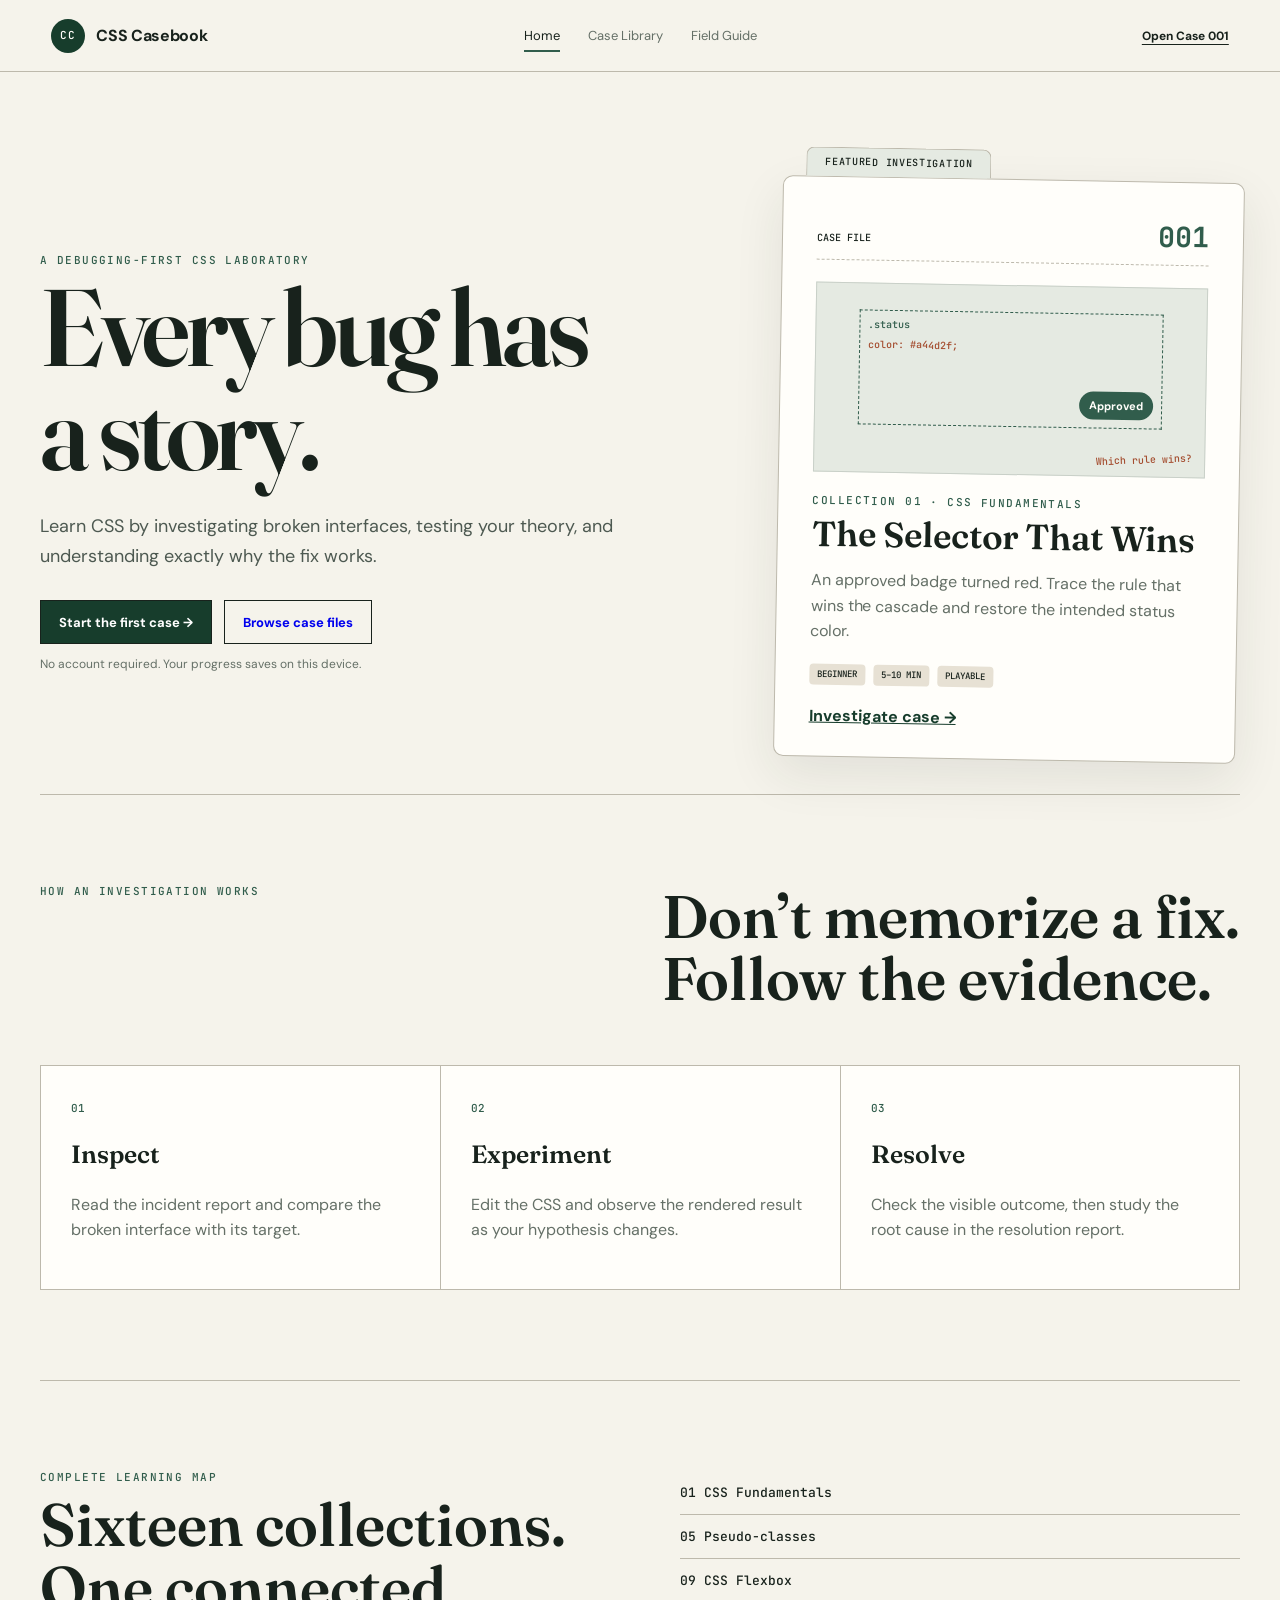
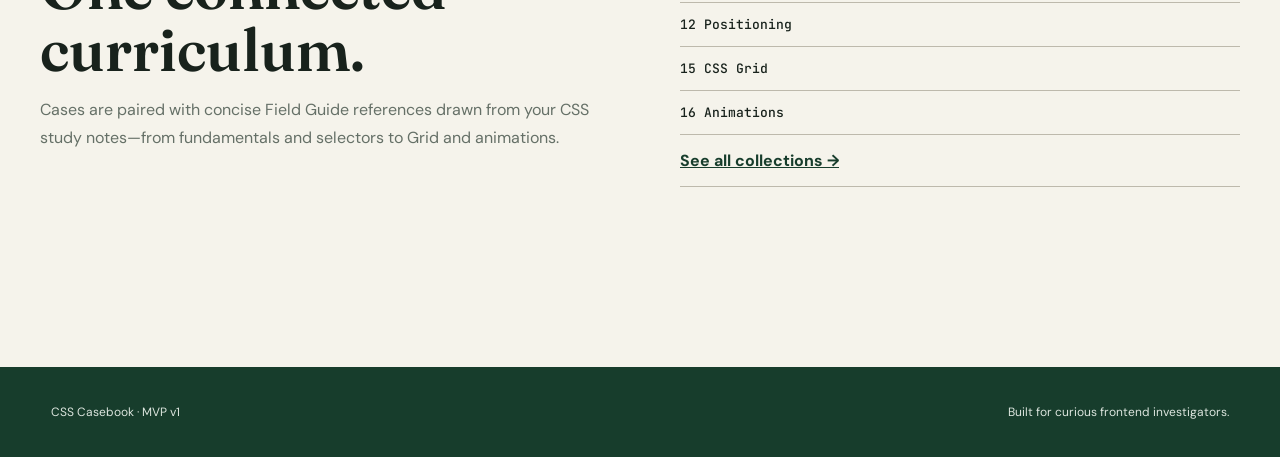
==== index.html @ 15c697d9 "Align homepage featured case artwork" ====
<!doctype html>
<html lang="en">
  <head>
    <meta charset="UTF-8" />
    <meta name="viewport" content="width=device-width, initial-scale=1.0" />
    <meta
      name="description"
      content="Learn CSS by investigating realistic interface bugs."
    />
    <title>CSS Casebook — Learn CSS Through Debugging</title>
    <link rel="preconnect" href="https://fonts.googleapis.com" />
    <link rel="preconnect" href="https://fonts.gstatic.com" crossorigin />
    <link
      href="https://fonts.googleapis.com/css2?family=DM+Sans:wght@400;500;600;700&family=Fraunces:opsz,wght@9..144,500;9..144,600&family=JetBrains+Mono:wght@400;500&display=swap"
      rel="stylesheet"
    />
    <link rel="stylesheet" href="styles.css" />
  </head>
  <body>
    <header class="public-header">
      <a class="brand" href="index.html"
        ><span class="brand-mark">CC</span><span>CSS Casebook</span></a
      >
      <nav aria-label="Primary navigation">
        <a class="is-current" aria-current="page" href="index.html">Home</a
        ><a href="cases.html">Case Library</a
        ><a href="field-guide.html">Field Guide</a>
      </nav>
      <a class="header-cta" href="case.html?id=001">Open Case 001</a>
    </header>

    <main class="public-main">
      <section class="hero">
        <div class="hero-copy">
          <p class="eyebrow">A debugging-first CSS laboratory</p>
          <h1>Every bug has<br />a story.</h1>
          <p class="hero-lead">
            Learn CSS by investigating broken interfaces, testing your theory,
            and understanding exactly why the fix works.
          </p>
          <div class="hero-actions">
            <a class="primary-button button-link" href="case.html?id=001"
              >Start the first case →</a
            ><a class="secondary-button button-link" href="cases.html"
              >Browse case files</a
            >
          </div>
          <p class="no-account">
            No account required. Your progress saves on this device.
          </p>
        </div>
        <article class="featured-file" aria-label="Featured case">
          <div class="file-tab">Featured investigation</div>
          <div class="file-number">Case file <strong>001</strong></div>
          <div class="file-art" aria-hidden="true">
            <div class="mini-container"><span class="mini-selector">.status</span><span class="mini-rule">color: #a44d2f;</span><b class="mini-badge">Approved</b></div>
            <span class="annotation">Which rule wins?</span>
          </div>
          <p class="eyebrow">Collection 01 · CSS Fundamentals</p>
          <h2>The Selector That Wins</h2>
          <p>
            An approved badge turned red. Trace the rule that wins the cascade
            and restore the intended status color.
          </p>
          <div class="file-meta">
            <span>Beginner</span><span>5–10 min</span><span>Playable</span>
          </div>
          <a href="case.html?id=001">Investigate case →</a>
        </article>
      </section>

      <section class="method-section">
        <div class="section-intro">
          <p class="eyebrow">How an investigation works</p>
          <h2>Don’t memorize a fix.<br />Follow the evidence.</h2>
        </div>
        <ol class="method-grid">
          <li>
            <span>01</span>
            <h3>Inspect</h3>
            <p>
              Read the incident report and compare the broken interface with its
              target.
            </p>
          </li>
          <li>
            <span>02</span>
            <h3>Experiment</h3>
            <p>
              Edit the CSS and observe the rendered result as your hypothesis
              changes.
            </p>
          </li>
          <li>
            <span>03</span>
            <h3>Resolve</h3>
            <p>
              Check the visible outcome, then study the root cause in the
              resolution report.
            </p>
          </li>
        </ol>
      </section>

      <section class="curriculum-preview">
        <div>
          <p class="eyebrow">Complete learning map</p>
          <h2>Sixteen collections.<br />One connected curriculum.</h2>
          <p>
            Cases are paired with concise Field Guide references drawn from your
            CSS study notes—from fundamentals and selectors to Grid and
            animations.
          </p>
        </div>
        <div class="collection-stack">
          <span>01 CSS Fundamentals</span><span>05 Pseudo-classes</span
          ><span>09 CSS Flexbox</span><span>12 Positioning</span
          ><span>15 CSS Grid</span><span>16 Animations</span>
          <a href="cases.html">See all collections →</a>
        </div>
      </section>
    </main>
    <footer class="public-footer">
      <span>CSS Casebook · MVP v1</span
      ><span>Built for curious frontend investigators.</span>
    </footer>
  </body>
</html>
---- styles.css ----
:root {
  --ink: #18221c;
  --muted: #657067;
  --paper: #f5f3eb;
  --paper-deep: #e7e1d4;
  --white: #fffefa;
  --green: #315d4c;
  --green-dark: #173d2c;
  --green-pale: #dbe7dc;
  --rust: #a44d2f;
  --line: #bdb9ac;
  --shadow: 0 18px 50px rgba(31, 44, 35, 0.09);
}

* {
  box-sizing: border-box;
}
html {
  scroll-behavior: smooth;
}
body {
  margin: 0;
  color: var(--ink);
  background: var(--paper);
  font-family: "DM Sans", sans-serif;
}
button,
textarea {
  font: inherit;
}
button {
  color: inherit;
}
button:focus-visible,
textarea:focus-visible,
a:focus-visible {
  outline: 3px solid #d59a45;
  outline-offset: 3px;
}

.site-header {
  height: 68px;
  border-bottom: 1px solid var(--line);
  display: grid;
  grid-template-columns: 1fr auto 1fr;
  align-items: center;
  padding: 0 clamp(20px, 4vw, 64px);
  background: rgba(244, 241, 232, 0.94);
  position: sticky;
  top: 0;
  z-index: 10;
  backdrop-filter: blur(10px);
}
.brand {
  display: flex;
  align-items: center;
  gap: 11px;
  color: var(--ink);
  text-decoration: none;
  font-weight: 700;
  letter-spacing: -0.02em;
}
.brand-mark {
  display: grid;
  place-items: center;
  width: 34px;
  height: 34px;
  color: var(--white);
  background: var(--green-dark);
  border-radius: 50%;
  font:
    500 11px/1 "JetBrains Mono",
    monospace;
  letter-spacing: 0.08em;
}
.back-link {
  color: var(--ink);
  font-size: 13px;
  text-underline-offset: 4px;
}
.case-count {
  justify-self: end;
  margin: 0;
  font:
    500 12px/1 "JetBrains Mono",
    monospace;
  text-transform: uppercase;
  letter-spacing: 0.08em;
}
.case-count strong {
  font-weight: 500;
}
.case-count span {
  color: var(--muted);
}

main {
  width: min(1440px, 100%);
  margin: 0 auto;
  padding: 54px clamp(20px, 4vw, 64px) 80px;
}
.case-heading {
  display: flex;
  align-items: end;
  justify-content: space-between;
  gap: 24px;
}
.eyebrow,
.panel-label {
  margin: 0 0 9px;
  color: var(--green);
  font:
    500 11px/1.2 "JetBrains Mono",
    monospace;
  letter-spacing: 0.13em;
  text-transform: uppercase;
}
h1 {
  margin: 0;
  font:
    600 clamp(42px, 5vw, 72px)/0.95 "Fraunces",
    serif;
  letter-spacing: -0.04em;
}
.case-tags {
  display: flex;
  flex-wrap: wrap;
  justify-content: end;
  gap: 8px;
}
.case-tags span {
  padding: 8px 12px;
  border: 1px solid var(--line);
  border-radius: 100px;
  font:
    500 11px/1 "JetBrains Mono",
    monospace;
  text-transform: uppercase;
  letter-spacing: 0.07em;
  background: rgba(255, 255, 255, 0.3);
}
.objective-strip {
  margin: 38px 0 24px;
  min-height: 64px;
  display: flex;
  align-items: center;
  gap: 20px;
  padding: 14px 20px;
  color: var(--white);
  background: var(--green-dark);
}
.objective-strip span {
  flex: 0 0 auto;
  color: #bdd1c2;
  font:
    500 10px/1 "JetBrains Mono",
    monospace;
  letter-spacing: 0.13em;
  text-transform: uppercase;
}
.objective-strip p {
  margin: 0;
  font-size: 14px;
  line-height: 1.45;
}

.workspace {
  display: grid;
  grid-template-columns: minmax(250px, 29%) 1fr;
  gap: 24px;
  align-items: stretch;
}
.case-notes,
.editor-card,
.preview-card {
  border: 1px solid var(--line);
  background: var(--white);
  box-shadow: var(--shadow);
}
.case-notes {
  background-image: repeating-linear-gradient(
    0deg,
    transparent,
    transparent 28px,
    rgba(40, 58, 45, 0.045) 29px
  );
}
.paper-section {
  padding: 28px;
}
.paper-section + .paper-section {
  border-top: 1px dashed var(--line);
}
.section-kicker {
  display: flex;
  align-items: center;
  gap: 9px;
  margin: 0 0 17px;
  color: var(--green);
  font:
    500 10px/1.2 "JetBrains Mono",
    monospace;
  letter-spacing: 0.1em;
  text-transform: uppercase;
}
.section-kicker span {
  display: grid;
  place-items: center;
  width: 23px;
  height: 23px;
  color: var(--white);
  background: var(--green);
  border-radius: 50%;
}
.paper-section h2 {
  margin: 0 0 15px;
  font:
    600 27px/1.05 "Fraunces",
    serif;
}
.paper-section > p {
  color: #4f5951;
  font-size: 14px;
  line-height: 1.65;
}
.evidence-list {
  margin: 28px 0 0;
}
.evidence-list div {
  display: grid;
  grid-template-columns: 78px 1fr;
  gap: 10px;
  padding: 10px 0;
  border-top: 1px solid #ddd8cc;
}
.evidence-list dt {
  color: var(--muted);
  font:
    500 10px/1.5 "JetBrains Mono",
    monospace;
  text-transform: uppercase;
  letter-spacing: 0.06em;
}
.evidence-list dd {
  margin: 0;
  font-size: 13px;
}
.text-button {
  padding: 0 0 4px;
  border: 0;
  border-bottom: 1px solid currentColor;
  background: none;
  font-weight: 700;
  font-size: 13px;
  cursor: pointer;
}
.text-button:hover {
  color: var(--green);
}
.hints {
  margin-top: 18px;
}
.hint {
  border-left: 3px solid var(--green);
  padding: 2px 0 2px 13px;
  margin: 0 0 17px;
}
.hint strong {
  display: block;
  margin-bottom: 5px;
  color: var(--green);
  font:
    500 10px/1.2 "JetBrains Mono",
    monospace;
  text-transform: uppercase;
  letter-spacing: 0.08em;
}
.hint p {
  margin: 0;
  font-size: 13px;
  line-height: 1.5;
}
.hide-hints {
  margin-top: 5px;
  color: var(--muted);
  font-weight: 500;
}

.workbench {
  display: grid;
  grid-template-columns: minmax(330px, 0.82fr) minmax(390px, 1.18fr);
  min-width: 0;
}
.editor-card {
  border-right: 0;
  background: #1c2620;
  color: #edf0ea;
}
.preview-card {
  min-width: 0;
}
.panel-header {
  min-height: 82px;
  display: flex;
  align-items: center;
  justify-content: space-between;
  gap: 14px;
  padding: 18px 22px;
  border-bottom: 1px solid var(--line);
}
.editor-card .panel-header {
  border-color: #48534c;
}
.panel-header h2 {
  margin: 0;
  font:
    600 16px/1.2 "DM Sans",
    sans-serif;
}
.panel-label {
  margin-bottom: 6px;
  color: #8ea397;
}
.draft-status {
  color: #aab6ad;
  font:
    400 10px/1 "JetBrains Mono",
    monospace;
  text-transform: uppercase;
}
.code-shell {
  display: grid;
  grid-template-columns: 42px 1fr;
  min-height: 318px;
}
.line-numbers {
  padding: 24px 12px;
  color: #65736a;
  border-right: 1px solid #3e4942;
  text-align: right;
  font:
    400 14px/1.72 "JetBrains Mono",
    monospace;
  user-select: none;
}
#css-editor {
  width: 100%;
  min-height: 318px;
  resize: vertical;
  padding: 24px 20px;
  border: 0;
  color: #e2e9e3;
  background: transparent;
  font:
    400 14px/1.72 "JetBrains Mono",
    monospace;
  tab-size: 2;
}
#css-editor:focus {
  outline: 0;
  box-shadow: inset 0 0 0 2px #d59a45;
}
.syntax-message {
  min-height: 42px;
  margin: 0;
  padding: 12px 20px;
  border-top: 1px solid #3e4942;
  color: #e6b793;
  font:
    12px/1.4 "JetBrains Mono",
    monospace;
}

.preview-header {
  flex-wrap: wrap;
}
.view-switcher {
  display: flex;
  padding: 3px;
  background: var(--paper-deep);
  border-radius: 3px;
}
.view-switcher button {
  padding: 7px 9px;
  border: 0;
  background: transparent;
  font:
    500 10px/1 "JetBrains Mono",
    monospace;
  text-transform: uppercase;
  cursor: pointer;
}
.view-switcher button.is-active {
  color: white;
  background: var(--green);
}
.preview-wrap {
  padding: 22px;
}
.preview-caption {
  margin: 0 0 12px;
  color: var(--muted);
  font:
    500 10px/1 "JetBrains Mono",
    monospace;
  letter-spacing: 0.05em;
  text-transform: uppercase;
}
.preview-stage {
  min-height: 290px;
  display: grid;
  place-items: center;
  padding: 28px;
  overflow: auto;
  border: 1px solid #cfcabe;
  background-color: #ebe7dc;
  background-image:
    linear-gradient(rgba(49, 91, 71, 0.055) 1px, transparent 1px),
    linear-gradient(90deg, rgba(49, 91, 71, 0.055) 1px, transparent 1px);
  background-size: 20px 20px;
}
.iframe-preview-stage {
  display: block;
  padding: 0;
  overflow: hidden;
}
#case-preview {
  display: block;
  width: 100%;
  min-height: 340px;
  border: 0;
  background: #ebe7dc;
}
.demo-container {
  width: min(100%, 510px);
  min-height: 180px;
  border: 1px dashed #738078;
  background: rgba(255, 253, 247, 0.8);
}
.demo-card {
  width: 112px;
  min-height: 92px;
  padding: 13px;
  border: 1px solid #5c6d62;
  background: #fdfbf4;
  box-shadow: 3px 3px 0 rgba(49, 91, 71, 0.14);
}
.demo-card span {
  color: var(--rust);
  font:
    500 9px/1 "JetBrains Mono",
    monospace;
}
.demo-card strong,
.demo-card small {
  display: block;
}
.demo-card strong {
  margin: 15px 0 4px;
  font:
    600 18px/1 "Fraunces",
    serif;
}
.demo-card small {
  color: var(--muted);
  font-size: 10px;
}
.navigation-preview-stage {
  min-height: 290px;
}
.nav-demo-container {
  width: min(100%, 570px);
  min-height: 96px;
  align-items: center;
  padding: 20px;
  border: 1px dashed #738078;
  background: rgba(255, 253, 247, 0.86);
}
.demo-nav-link {
  flex: 0 0 auto;
  padding: 10px 12px;
  color: var(--green-dark);
  border-bottom: 2px solid transparent;
  font-size: 12px;
  font-weight: 700;
  text-decoration: none;
  white-space: nowrap;
}
.demo-nav-link:hover {
  border-bottom-color: var(--green);
}

.action-bar {
  display: grid;
  grid-template-columns: auto 1fr auto;
  gap: 20px;
  align-items: center;
  margin-top: 22px;
  padding: 16px 18px;
  border: 1px solid var(--line);
  background: var(--white);
  box-shadow: var(--shadow);
}
.primary-button,
.secondary-button,
.danger-button {
  min-height: 44px;
  padding: 0 18px;
  border: 1px solid var(--ink);
  font-weight: 700;
  font-size: 13px;
  cursor: pointer;
}
.primary-button {
  color: white;
  background: var(--green-dark);
}
.primary-button:not(:disabled):hover {
  background: var(--green);
}
.secondary-button {
  background: transparent;
}
.secondary-button:hover {
  background: var(--paper-deep);
}
.danger-button {
  color: white;
  border-color: var(--rust);
  background: var(--rust);
}
button:disabled {
  opacity: 0.5;
  cursor: not-allowed;
}
.validation-message {
  display: flex;
  gap: 12px;
  align-items: center;
  justify-content: center;
}
.validation-message p {
  margin: 0;
  font-size: 13px;
  line-height: 1.4;
}
.validation-message strong {
  display: block;
}
.status-mark {
  flex: 0 0 auto;
  display: grid;
  place-items: center;
  width: 29px;
  height: 29px;
  border: 1px solid var(--line);
  border-radius: 50%;
  font:
    500 12px/1 "JetBrains Mono",
    monospace;
}
.validation-message.is-error .status-mark {
  color: white;
  border-color: var(--rust);
  background: var(--rust);
}
.validation-message.is-success .status-mark {
  color: white;
  border-color: var(--green);
  background: var(--green);
}

.resolution {
  margin-top: 36px;
  border: 1px solid var(--line);
  background: var(--white);
  box-shadow: var(--shadow);
}
.resolution-header {
  padding: 34px;
  color: white;
  background: var(--green-dark);
}
.resolution-header p {
  margin: 0 0 7px;
  color: #bad0c0;
  font:
    500 11px/1 "JetBrains Mono",
    monospace;
  text-transform: uppercase;
  letter-spacing: 0.1em;
}
.resolution-header h2 {
  margin: 0;
  font:
    600 40px/1 "Fraunces",
    serif;
}
.resolution-grid {
  display: grid;
  grid-template-columns: 1fr 1fr;
}
.resolution-grid > div {
  padding: 30px 34px;
}
.resolution-grid > div + div {
  border-left: 1px solid var(--line);
}
.resolution-grid p:last-child {
  margin: 0;
  line-height: 1.65;
}
code,
pre {
  font-family: "JetBrains Mono", monospace;
}
.solution-compare {
  display: grid;
  grid-template-columns: 1fr 1fr;
  border-top: 1px solid var(--line);
  border-bottom: 1px solid var(--line);
}
.solution-compare > div {
  min-width: 0;
  padding: 28px 34px;
}
.solution-compare > div + div {
  border-left: 1px solid var(--line);
}
.solution-compare h3 {
  margin: 0 0 14px;
  font-size: 13px;
}
.solution-compare pre {
  min-height: 150px;
  margin: 0;
  padding: 18px;
  overflow: auto;
  color: #ecf1ed;
  background: #1c2620;
  font-size: 12px;
  line-height: 1.6;
  white-space: pre-wrap;
}
.concept-check {
  padding: 30px 34px;
}
.concept-check h3 {
  font:
    600 22px/1.25 "Fraunces",
    serif;
}
.choice-row {
  display: flex;
  gap: 10px;
}
.choice-row button {
  min-width: 120px;
  padding: 10px 16px;
  border: 1px solid var(--line);
  background: var(--paper);
  cursor: pointer;
}
#concept-feedback {
  min-height: 20px;
  margin-bottom: 0;
  font-size: 13px;
}
.resolution-actions {
  display: flex;
  justify-content: space-between;
  padding: 22px 34px;
  border-top: 1px solid var(--line);
}
.resolution-next-actions {
  display: flex;
  gap: 10px;
  justify-content: flex-end;
}

.mobile-tabs {
  display: none;
}
dialog {
  width: min(460px, calc(100% - 32px));
  padding: 0;
  border: 1px solid var(--line);
  color: var(--ink);
  background: var(--white);
  box-shadow: 0 25px 80px rgba(0, 0, 0, 0.25);
}
dialog::backdrop {
  background: rgba(13, 25, 18, 0.62);
  backdrop-filter: blur(2px);
}
dialog form {
  padding: 30px;
}
dialog h2 {
  margin: 0 0 12px;
  font:
    600 30px/1 "Fraunces",
    serif;
}
.case-error {
  width: min(680px, calc(100% - 40px));
  margin: 90px auto;
  padding: 44px;
  border: 1px solid var(--line);
  border-radius: 10px;
  background: var(--white);
  text-align: center;
}
.case-error h1 {
  margin-bottom: 18px;
  font-size: clamp(40px, 6vw, 64px);
}
.case-error p:not(.eyebrow) {
  margin-bottom: 24px;
  color: var(--muted);
}

/* Public product shell */
.public-header {
  min-height: 72px;
  display: grid;
  grid-template-columns: 1fr auto 1fr;
  align-items: center;
  gap: 24px;
  padding: 12px clamp(20px, 4vw, 64px);
  border-bottom: 1px solid var(--line);
  background: rgba(245, 243, 235, 0.94);
  position: sticky;
  top: 0;
  z-index: 20;
  backdrop-filter: blur(10px);
}
.public-header nav {
  display: flex;
  gap: 28px;
}
.public-header nav a {
  padding: 8px 0;
  color: var(--muted);
  text-decoration: none;
  font-size: 13px;
}
.public-header nav a:hover,
.public-header nav a.is-current {
  color: var(--ink);
  box-shadow: inset 0 -2px var(--green);
}
.header-cta {
  justify-self: end;
  color: var(--ink);
  font-size: 12px;
  font-weight: 700;
  text-underline-offset: 4px;
}
.public-main {
  width: min(1200px, calc(100% - 40px));
  margin: 0 auto;
  padding: 72px 0 90px;
}
.button-link {
  display: inline-flex;
  align-items: center;
  justify-content: center;
  text-decoration: none;
}
.hero {
  min-height: 650px;
  display: grid;
  grid-template-columns: 1.1fr 0.8fr;
  gap: clamp(48px, 8vw, 110px);
  align-items: center;
}
.hero h1 {
  font-size: clamp(64px, 8.5vw, 116px);
}
.hero-lead {
  max-width: 610px;
  margin: 28px 0;
  color: #4d5951;
  font-size: 18px;
  line-height: 1.7;
}
.hero-actions {
  display: flex;
  gap: 12px;
  flex-wrap: wrap;
}
.no-account {
  color: var(--muted);
  font-size: 12px;
}
.featured-file {
  position: relative;
  padding: 40px 34px 30px;
  border: 1px solid var(--line);
  border-radius: 10px;
  background: var(--white);
  box-shadow: var(--shadow);
  transform: rotate(1deg);
}
.file-tab {
  position: absolute;
  top: -30px;
  left: 22px;
  padding: 9px 18px;
  border: 1px solid var(--line);
  border-bottom: 0;
  border-radius: 8px 8px 0 0;
  background: #e5eae2;
  font:
    500 10px/1 "JetBrains Mono",
    monospace;
  text-transform: uppercase;
  letter-spacing: 0.07em;
}
.file-number {
  display: flex;
  justify-content: space-between;
  align-items: baseline;
  border-bottom: 1px dashed var(--line);
  padding-bottom: 14px;
  font:
    500 10px/1 "JetBrains Mono",
    monospace;
  text-transform: uppercase;
}
.file-number strong {
  font-size: 28px;
  color: var(--green);
}
.file-art {
  position: relative;
  min-height: 190px;
  display: grid;
  place-items: start center;
  margin: 22px 0;
  padding: 26px;
  background: #e5eae2;
  border: 1px solid #c9d0c8;
}
.mini-container {
  position: relative;
  width: 90%;
  height: 115px;
  display: flex;
  flex-direction: column;
  justify-content: center;
  align-items: flex-start;
  gap: 8px;
  padding: 8px;
  border: 1px dashed var(--green);
}
.mini-container i {
  display: none;
}
.mini-selector,
.mini-rule {
  font: 500 10px/1.2 "JetBrains Mono", monospace;
}
.mini-selector { color: var(--green); }
.mini-rule { color: var(--rust); }
.mini-badge {
  align-self: flex-end;
  margin-top: auto;
  padding: 7px 10px;
  border-radius: 999px;
  background: var(--green);
  color: var(--white);
  font-size: 11px;
}
.annotation {
  position: absolute;
  right: 12px;
  bottom: 10px;
  color: var(--rust);
  font:
    500 10px/1.2 "JetBrains Mono",
    monospace;
  transform: rotate(-3deg);
}
.featured-file h2 {
  margin: 7px 0 10px;
  font:
    600 35px/1 "Fraunces",
    serif;
}
.featured-file > p:not(.eyebrow) {
  color: var(--muted);
  line-height: 1.6;
}
.file-meta {
  display: flex;
  gap: 8px;
  margin: 20px 0;
}
.file-meta span {
  padding: 6px 8px;
  border-radius: 4px;
  background: var(--paper-deep);
  font:
    500 9px/1 "JetBrains Mono",
    monospace;
  text-transform: uppercase;
}
.featured-file > a {
  color: var(--green-dark);
  font-weight: 700;
}
.method-section {
  padding: 90px 0;
  border-top: 1px solid var(--line);
}
.section-intro {
  display: flex;
  justify-content: space-between;
  gap: 40px;
  align-items: start;
}
.section-intro h2,
.curriculum-preview h2 {
  margin: 0;
  font:
    600 clamp(36px, 5vw, 60px)/1.04 "Fraunces",
    serif;
}
.method-grid {
  list-style: none;
  display: grid;
  grid-template-columns: repeat(3, 1fr);
  gap: 0;
  margin: 55px 0 0;
  padding: 0;
  border: 1px solid var(--line);
  background: var(--white);
}
.method-grid li {
  padding: 30px;
}
.method-grid li + li {
  border-left: 1px solid var(--line);
}
.method-grid li > span {
  color: var(--green);
  font:
    500 11px/1 "JetBrains Mono",
    monospace;
}
.method-grid h3 {
  font:
    600 25px/1 "Fraunces",
    serif;
}
.method-grid p {
  color: var(--muted);
  line-height: 1.6;
}
.curriculum-preview {
  display: grid;
  grid-template-columns: 1fr 1fr;
  gap: 80px;
  padding: 90px 0;
  border-top: 1px solid var(--line);
}
.curriculum-preview > div > p:last-child {
  color: var(--muted);
  line-height: 1.7;
}
.collection-stack {
  display: grid;
}
.collection-stack span,
.collection-stack a {
  padding: 15px 0;
  border-bottom: 1px solid var(--line);
}
.collection-stack span {
  font:
    500 13px/1 "JetBrains Mono",
    monospace;
}
.collection-stack a {
  color: var(--green-dark);
  font-weight: 700;
}
.public-footer {
  min-height: 90px;
  display: flex;
  align-items: center;
  justify-content: space-between;
  gap: 20px;
  padding: 20px clamp(20px, 4vw, 64px);
  color: #dce5de;
  background: var(--green-dark);
  font-size: 12px;
}
.public-footer a {
  color: white;
}

/* Case library */
.page-heading {
  max-width: 760px;
  margin-bottom: 48px;
}
.page-heading > p:last-child {
  max-width: 650px;
  color: var(--muted);
  font-size: 17px;
  line-height: 1.7;
}
.library-tools {
  display: flex;
  align-items: end;
  justify-content: space-between;
  gap: 24px;
  margin-bottom: 24px;
  padding: 18px 0;
  border-top: 1px solid var(--line);
  border-bottom: 1px solid var(--line);
}
.library-tools label {
  display: grid;
  gap: 7px;
  font-size: 11px;
  font-weight: 700;
  text-transform: uppercase;
  letter-spacing: 0.05em;
}
.library-tools select,
.guide-index input {
  min-height: 42px;
  padding: 0 12px;
  border: 1px solid var(--line);
  border-radius: 6px;
  background: var(--white);
}
.library-tools p {
  margin: 0;
  color: var(--muted);
  font-size: 12px;
}
.case-library-grid {
  display: grid;
  grid-template-columns: repeat(3, 1fr);
  gap: 18px;
}
.collection-card {
  min-height: 330px;
  padding: 24px;
  border: 1px solid var(--line);
  border-radius: 9px;
  background: rgba(255, 254, 250, 0.65);
}
.collection-card.is-available {
  border-color: var(--green);
  background: var(--white);
  box-shadow: var(--shadow);
}
.collection-card header {
  display: flex;
  align-items: center;
  justify-content: space-between;
}
.collection-card header span {
  color: var(--green);
  font:
    500 24px/1 "JetBrains Mono",
    monospace;
}
.collection-card small {
  color: var(--muted);
  font:
    500 9px/1 "JetBrains Mono",
    monospace;
  text-transform: uppercase;
}
.collection-card h2 {
  min-height: 50px;
  margin: 20px 0 8px;
  font:
    600 23px/1.08 "Fraunces",
    serif;
}
.collection-card > p {
  min-height: 62px;
  color: var(--muted);
  font-size: 13px;
  line-height: 1.5;
}
.collection-card ul {
  margin: 20px 0;
  padding: 0;
  list-style: none;
  border-top: 1px solid var(--line);
}
.collection-card li {
  display: flex;
  justify-content: space-between;
  gap: 12px;
  padding: 10px 0;
  border-bottom: 1px solid var(--line);
  font-size: 12px;
}
.collection-card li a,
.collection-link {
  color: var(--green-dark);
  font-weight: 700;
}

/* Field guide */
.guide-layout {
  display: grid;
  grid-template-columns: 260px minmax(0, 760px);
  gap: 80px;
  align-items: start;
}
.guide-index {
  position: sticky;
  top: 105px;
}
.guide-index label {
  display: block;
  margin-bottom: 6px;
  font-size: 11px;
  font-weight: 700;
}
.guide-index input {
  width: 100%;
  margin-bottom: 18px;
}
#guide-nav {
  max-height: calc(100vh - 220px);
  overflow: auto;
  border-top: 1px solid var(--line);
}
#guide-nav > * {
  display: grid;
  grid-template-columns: 28px 1fr auto;
  align-items: center;
  gap: 7px;
  padding: 11px 4px;
  border-bottom: 1px solid var(--line);
  color: var(--muted);
  text-decoration: none;
  font-size: 11px;
}
#guide-nav .is-current {
  color: var(--green-dark);
  font-weight: 700;
}
#guide-nav small {
  font-size: 8px;
  text-transform: uppercase;
}
.guide-nav-item.is-disabled {
  opacity: 0.65;
}
.guide-article h1 {
  font-size: clamp(48px, 7vw, 78px);
}
.guide-deck {
  color: var(--muted);
  font-size: 19px;
  line-height: 1.7;
}
.chapter-brief {
  display: grid;
  grid-template-columns: 1.2fr 0.8fr;
  gap: 0;
  margin-top: 32px;
  border: 1px solid var(--line);
  border-radius: 8px;
  background: var(--white);
}
.chapter-brief > div {
  padding: 22px;
}
.chapter-brief > div + div {
  border-left: 1px solid var(--line);
}
.chapter-brief ul {
  margin: 0;
  padding-left: 20px;
  line-height: 1.8;
}
.chapter-brief p:not(.lesson-number) {
  margin: 0 0 12px;
  color: var(--muted);
  font-size: 13px;
  line-height: 1.6;
}
.lesson-jump {
  display: flex;
  flex-wrap: wrap;
  gap: 8px;
  margin: 32px 0 8px;
}
.lesson-jump a {
  padding: 8px 10px;
  border: 1px solid var(--line);
  border-radius: 6px;
  color: var(--green-dark);
  background: var(--white);
  text-decoration: none;
  font:
    500 10px/1 "JetBrains Mono",
    monospace;
}
.lesson-jump a:hover {
  border-color: var(--green);
  background: var(--green-pale);
}
.guide-article section {
  margin-top: 54px;
  padding-top: 34px;
  border-top: 1px solid var(--line);
}
.lesson-number {
  margin: 0 0 6px;
  color: var(--green);
  font:
    500 10px/1 "JetBrains Mono",
    monospace;
  text-transform: uppercase;
  letter-spacing: 0.1em;
}
.guide-article section h2,
.guide-case-link h2 {
  font:
    600 32px/1.1 "Fraunces",
    serif;
}
.guide-article section > p {
  line-height: 1.7;
}
.axis-demo {
  position: relative;
  height: 260px;
  display: grid;
  place-items: center;
  margin-top: 26px;
  border: 1px solid var(--line);
  background: var(--white);
}
.axis-cards {
  display: flex;
  gap: 10px;
}
.axis-cards i {
  display: grid;
  place-items: center;
  width: 80px;
  height: 74px;
  border: 1px solid var(--green);
  background: var(--green-pale);
  font-style: normal;
}
.axis-line {
  position: absolute;
  color: var(--rust);
  font:
    500 11px/1.4 "JetBrains Mono",
    monospace;
}
.main-axis {
  top: 55px;
  left: 50%;
  transform: translateX(-50%);
}
.cross-axis {
  left: 60px;
  top: 45%;
}
.rule-pair {
  display: grid;
  grid-template-columns: 1fr 1fr;
  gap: 14px;
}
.rule-pair > div {
  padding: 22px;
  border: 1px solid var(--line);
  border-radius: 8px;
  background: var(--white);
}
.rule-pair strong {
  display: block;
  margin: 20px 0 5px;
  font:
    600 22px/1 "Fraunces",
    serif;
}
.rule-pair p {
  color: var(--muted);
  font-size: 13px;
  line-height: 1.5;
}
.value-strip {
  display: flex;
  flex-wrap: wrap;
  gap: 8px;
  margin-top: 22px;
}
.value-strip span {
  padding: 10px 12px;
  border: 1px solid var(--line);
  border-radius: 6px;
  background: var(--white);
  font:
    500 11px/1.2 "JetBrains Mono",
    monospace;
}
.mini-wrap-demo {
  width: min(360px, 100%);
  display: flex;
  flex-wrap: wrap;
  gap: 8px;
  margin-top: 22px;
  padding: 18px;
  border: 1px dashed var(--green);
  background: var(--white);
}
.mini-wrap-demo i {
  display: grid;
  place-items: center;
  flex: 0 0 90px;
  height: 54px;
  background: var(--green-pale);
  font-style: normal;
}
.memory-note {
  padding-left: 16px;
  border-left: 3px solid var(--green);
}
.lesson-practice {
  display: grid;
  grid-template-columns: repeat(3, minmax(0, 1fr));
  gap: 12px;
  margin: 24px 0;
}
.lesson-practice > div {
  padding: 16px;
  border: 1px solid var(--line);
  background: var(--cream);
}
.lesson-practice strong {
  display: block;
  margin-bottom: 8px;
  color: var(--rust);
  font: 700 10px/1.2 var(--mono);
  letter-spacing: .1em;
  text-transform: uppercase;
}
.lesson-practice p {
  margin: 0;
  color: var(--ink-soft);
  font-size: 14px;
  line-height: 1.55;
}
@media (max-width: 700px) {
  .lesson-practice {
    grid-template-columns: 1fr;
  }
}
.guide-article pre {
  padding: 24px;
  overflow: auto;
  border-radius: 8px;
  color: #eef3ee;
  background: #1c2620;
  line-height: 1.7;
}
.direction-table {
  border: 1px solid var(--line);
  background: var(--white);
}
.direction-table > div {
  display: grid;
  grid-template-columns: 1fr 1fr 1.4fr;
  gap: 14px;
  padding: 14px 18px;
}
.direction-table > div + div {
  border-top: 1px solid var(--line);
}
.direction-table > div:first-child {
  background: var(--green-pale);
  font-size: 11px;
}
.guide-case-link {
  display: flex;
  justify-content: space-between;
  align-items: center;
  gap: 30px;
  margin-top: 70px;
  padding: 30px;
  border: 1px solid var(--green);
  border-radius: 10px;
  background: var(--white);
}
.guide-case-link p {
  color: var(--muted);
}
.chapter-review fieldset {
  margin: 16px 0;
  padding: 22px;
  border: 1px solid var(--line);
  border-radius: 8px;
  background: var(--white);
}
.chapter-review fieldset.is-correct {
  border-color: var(--green);
}
.chapter-review fieldset.is-incorrect {
  border-color: var(--rust);
}
.chapter-review legend {
  padding: 0 8px;
  font-weight: 700;
  line-height: 1.5;
}
.chapter-review legend span {
  margin-right: 7px;
  color: var(--green);
  font:
    500 10px/1 "JetBrains Mono",
    monospace;
}
.chapter-review fieldset label {
  display: block;
  margin: 10px 0;
  padding: 8px 10px;
  border-radius: 5px;
  cursor: pointer;
}
.chapter-review fieldset label:hover {
  background: var(--paper);
}
.chapter-review input {
  margin-right: 8px;
  accent-color: var(--green);
}
.answer-explanation {
  margin: 14px 0 0;
  padding: 12px 14px;
  border-left: 3px solid var(--green);
  background: var(--paper);
  font-size: 13px;
  line-height: 1.55;
}
.is-incorrect .answer-explanation {
  border-left-color: var(--rust);
}
.review-actions {
  display: flex;
  gap: 10px;
  margin-top: 22px;
}
.review-status {
  min-height: 24px;
  margin-top: 14px;
  color: var(--muted);
  font-size: 13px;
}
.chapter-summary {
  display: grid;
  grid-template-columns: 150px 1fr;
  gap: 28px;
  padding: 30px !important;
  border: 1px solid var(--green) !important;
  border-radius: 10px;
  background: var(--white);
}
.summary-stamp {
  align-self: start;
  padding: 14px 10px;
  border: 2px solid var(--rust);
  border-radius: 50%;
  color: var(--rust);
  font:
    500 11px/1.2 "JetBrains Mono",
    monospace;
  text-align: center;
  text-transform: uppercase;
  transform: rotate(-4deg);
}
.summary-stamp.is-complete {
  border-color: var(--green);
  color: var(--green);
}
.chapter-summary h2 {
  margin-top: 6px;
}
.chapter-summary ul {
  padding: 0;
  list-style: none;
  line-height: 2;
}
.next-chapter {
  padding-top: 16px;
  border-top: 1px solid var(--line);
  color: var(--muted);
  font-size: 13px;
}
.control-room {
  scroll-margin-top: 100px;
}
.lab-layout {
  display: grid;
  grid-template-columns: 210px 1fr;
  gap: 16px;
  margin-top: 28px;
}
.lab-controls {
  display: grid;
  gap: 14px;
  align-content: start;
  padding: 18px;
  border: 1px solid var(--line);
  border-radius: 8px;
  background: var(--white);
}
.lab-controls label {
  display: grid;
  gap: 6px;
  font-size: 11px;
  font-weight: 700;
}
.lab-controls select {
  width: 100%;
  min-height: 40px;
  padding: 0 8px;
  border: 1px solid var(--line);
  border-radius: 5px;
  background: var(--paper);
}
.lab-output {
  min-width: 0;
}
.lab-preview {
  position: relative;
  min-height: 340px;
  max-height: 340px;
  display: flex;
  gap: 10px;
  padding: 55px;
  overflow: auto;
  border: 1px solid var(--line);
  border-radius: 8px;
  background-color: var(--white);
  background-image:
    linear-gradient(rgba(49, 93, 76, 0.06) 1px, transparent 1px),
    linear-gradient(90deg, rgba(49, 93, 76, 0.06) 1px, transparent 1px);
  background-size: 20px 20px;
}
.lab-item {
  flex: 0 0 62px;
  min-width: 62px;
  min-height: 62px;
  display: grid;
  place-items: center;
  border: 1px solid var(--green);
  border-radius: 5px;
  background: var(--green-pale);
  font:
    500 13px/1 "JetBrains Mono",
    monospace;
}
.lab-axis {
  position: absolute;
  z-index: 2;
  color: var(--rust);
  font:
    500 9px/1 "JetBrains Mono",
    monospace;
  pointer-events: none;
}
.lab-main-axis {
  top: 20px;
  left: 50%;
  transform: translateX(-50%);
}
.lab-cross-axis {
  top: 50%;
  left: 9px;
  transform: translateY(-50%);
  writing-mode: vertical-rl;
}
.lab-main-axis.is-vertical {
  top: 50%;
  left: 15px;
  transform: translateY(-50%);
  writing-mode: vertical-rl;
}
.lab-cross-axis.is-horizontal {
  top: 20px;
  left: 50%;
  transform: translateX(-50%);
  writing-mode: horizontal-tb;
}
.lab-explanation {
  min-height: 38px;
  margin: 12px 0;
  color: var(--muted);
  font-size: 12px;
  line-height: 1.5;
}
.lab-output pre {
  margin: 0;
  font-size: 12px;
}

@media (max-width: 900px) {
  .public-header {
    grid-template-columns: 1fr auto;
  }
  .public-header nav {
    grid-column: 1 / -1;
    grid-row: 2;
    justify-content: center;
    order: 3;
  }
  .header-cta {
    grid-column: 2;
    grid-row: 1;
  }
  .hero {
    grid-template-columns: 1fr;
    padding-top: 40px;
  }
  .featured-file {
    max-width: 580px;
  }
  .case-library-grid {
    grid-template-columns: repeat(2, 1fr);
  }
  .guide-layout {
    grid-template-columns: 210px minmax(0, 1fr);
    gap: 40px;
  }
}

@media (max-width: 650px) {
  .public-main {
    width: min(100% - 32px, 1200px);
    padding-top: 48px;
  }
  .public-header {
    gap: 12px;
    padding: 10px 16px;
  }
  .public-header .header-cta {
    font-size: 0;
  }
  .public-header .header-cta::after {
    content: "Start";
    font-size: 12px;
  }
  .public-header nav {
    gap: 20px;
    overflow-x: auto;
    justify-content: start;
  }
  .hero {
    min-height: auto;
    gap: 80px;
  }
  .hero h1 {
    font-size: 60px;
  }
  .section-intro,
  .library-tools,
  .guide-case-link {
    display: block;
  }
  .method-grid,
  .curriculum-preview,
  .case-library-grid,
  .guide-layout {
    grid-template-columns: 1fr;
  }
  .method-grid li + li {
    border-left: 0;
    border-top: 1px solid var(--line);
  }
  .curriculum-preview {
    gap: 40px;
  }
  .library-tools p {
    margin-top: 14px;
  }
  .guide-index {
    position: static;
  }
  #guide-nav {
    max-height: 220px;
  }
  .rule-pair {
    grid-template-columns: 1fr;
  }
  .chapter-brief {
    grid-template-columns: 1fr;
  }
  .chapter-brief > div + div {
    border-left: 0;
    border-top: 1px solid var(--line);
  }
  .lab-layout {
    grid-template-columns: 1fr;
  }
  .lab-preview {
    min-height: 300px;
    max-height: 380px;
  }
  .direction-table {
    font-size: 11px;
  }
  .direction-table > div {
    grid-template-columns: 1fr 1fr;
  }
  .direction-table > div > *:last-child {
    grid-column: 1 / -1;
  }
  .guide-case-link .button-link {
    margin-top: 12px;
  }
  .chapter-summary {
    grid-template-columns: 1fr;
  }
  .summary-stamp {
    width: 130px;
  }
  .review-actions {
    flex-direction: column;
  }
}
dialog p:not(.eyebrow) {
  color: var(--muted);
  line-height: 1.55;
}
.dialog-actions {
  display: flex;
  justify-content: flex-end;
  gap: 10px;
  margin-top: 25px;
}

@media (max-width: 1080px) {
  .workbench {
    grid-template-columns: 1fr;
  }
  .editor-card {
    border-right: 1px solid var(--line);
    border-bottom: 0;
  }
  .code-shell,
  #css-editor {
    min-height: 260px;
  }
}

@media (max-width: 760px) {
  .site-header {
    grid-template-columns: 1fr auto;
    padding: 0 18px;
  }
  .brand {
    font-size: 14px;
  }
  .back-link {
    order: -1;
    font-size: 0;
    text-decoration: none;
  }
  .back-link::before {
    content: "←";
    font-size: 20px;
  }
  .case-count {
    display: none;
  }
  main {
    padding: 34px 16px 60px;
  }
  .case-heading {
    display: block;
  }
  .case-tags {
    justify-content: start;
    margin-top: 22px;
  }
  h1 {
    font-size: 47px;
  }
  .objective-strip {
    align-items: start;
    margin-top: 28px;
  }
  .mobile-tabs {
    display: grid;
    grid-template-columns: repeat(3, 1fr);
    margin-bottom: 12px;
    border-bottom: 1px solid var(--line);
  }
  .mobile-tab {
    padding: 13px 8px;
    border: 0;
    border-bottom: 3px solid transparent;
    background: transparent;
    font:
      500 11px/1 "JetBrains Mono",
      monospace;
    text-transform: uppercase;
    cursor: pointer;
  }
  .mobile-tab.is-active {
    color: var(--green);
    border-bottom-color: var(--green);
  }
  .workspace {
    display: block;
  }
  .mobile-panel {
    display: none;
  }
  .mobile-panel.is-active {
    display: block;
  }
  .workbench {
    display: block;
  }
  .editor-card,
  .preview-card {
    border: 1px solid var(--line);
  }
  .case-notes {
    box-shadow: var(--shadow);
  }
  .code-shell,
  #css-editor {
    min-height: 360px;
  }
  .preview-stage {
    min-height: 310px;
    padding: 16px;
  }
  .demo-container {
    min-width: 390px;
  }
  .action-bar {
    position: sticky;
    bottom: 0;
    z-index: 9;
    grid-template-columns: auto 1fr;
    gap: 10px;
    padding: 10px;
  }
  .validation-message {
    grid-column: 1 / -1;
    grid-row: 1;
    justify-content: start;
  }
  .action-bar > button {
    grid-row: 2;
  }
  .action-bar .primary-button {
    justify-self: stretch;
  }
  .resolution-grid,
  .solution-compare {
    grid-template-columns: 1fr;
  }
  .resolution-grid > div + div,
  .solution-compare > div + div {
    border-left: 0;
    border-top: 1px solid var(--line);
  }
  .resolution-header,
  .resolution-grid > div,
  .solution-compare > div,
  .concept-check {
    padding-left: 22px;
    padding-right: 22px;
  }
  .resolution-actions {
    gap: 10px;
    padding: 18px 22px;
  }
  .resolution-next-actions {
    flex-wrap: wrap;
  }
}

@media (prefers-reduced-motion: no-preference) {
  .mobile-panel.is-active,
  .resolution:not([hidden]) {
    animation: reveal 0.25s ease-out;
  }
  @keyframes reveal {
    from {
      opacity: 0;
      transform: translateY(5px);
    }
  }
}
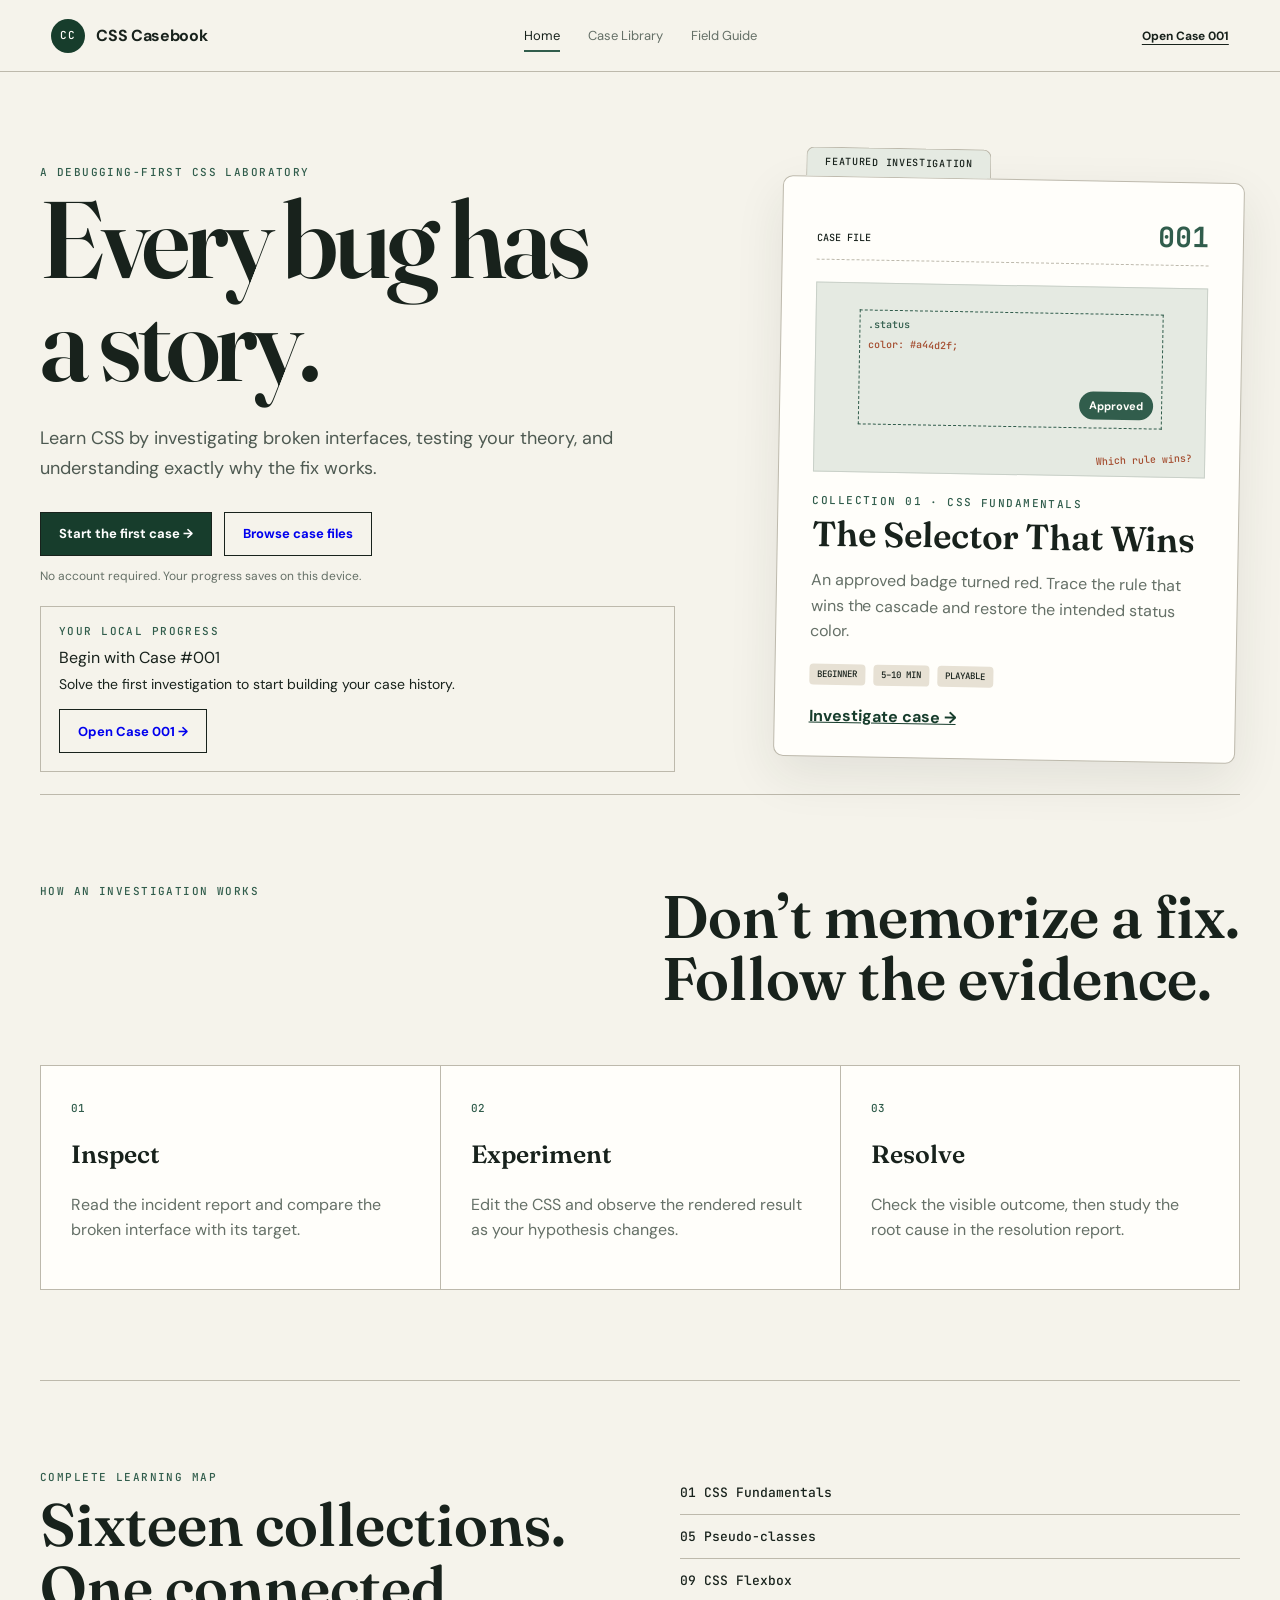
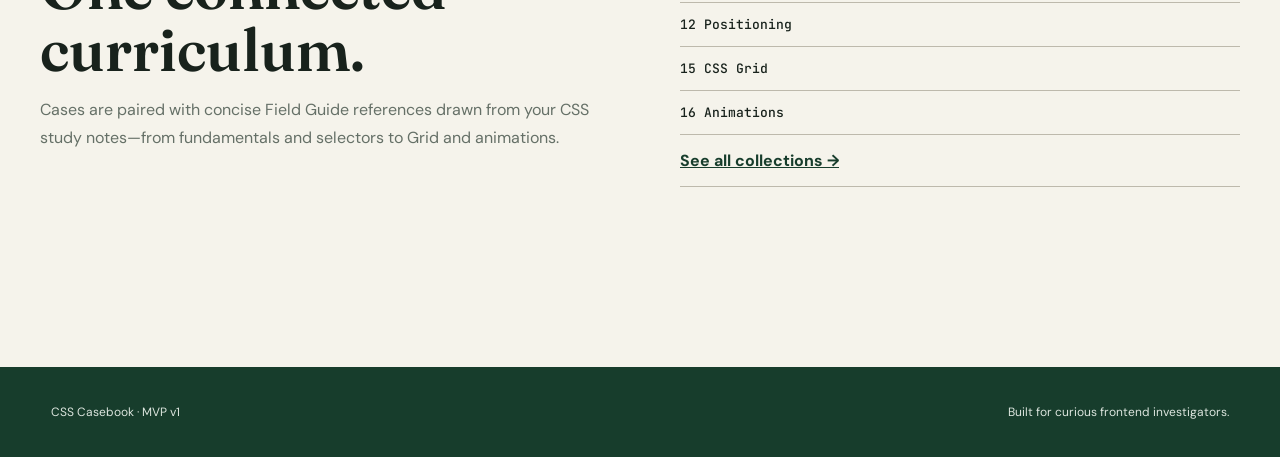
==== commit 1f2da636: "Add visible case progress and resume flow" ====
--- a/index.html
+++ b/index.html
@@ -39,7 +39,7 @@
             and understanding exactly why the fix works.
           </p>
           <div class="hero-actions">
-            <a class="primary-button button-link" href="case.html?id=001"
+            <a class="primary-button button-link" data-continue-link href="case.html?id=001"
               >Start the first case →</a
             ><a class="secondary-button button-link" href="cases.html"
               >Browse case files</a
@@ -48,6 +48,7 @@
           <p class="no-account">
             No account required. Your progress saves on this device.
           </p>
+          <aside class="resume-card" id="resume-card" hidden></aside>
         </div>
         <article class="featured-file" aria-label="Featured case">
           <div class="file-tab">Featured investigation</div>
@@ -124,5 +125,6 @@
       <span>CSS Casebook · MVP v1</span
       ><span>Built for curious frontend investigators.</span>
     </footer>
+    <script src="progress.js"></script>
   </body>
 </html>
--- a/styles.css
+++ b/styles.css
@@ -1336,6 +1336,22 @@
   padding-left: 16px;
   border-left: 3px solid var(--green);
 }
+.resume-card,
+.progress-summary {
+  padding: 18px;
+  border: 1px solid var(--line);
+  background: var(--cream);
+}
+.resume-card { margin-top: 22px; }
+.resume-card strong { display: block; margin: 5px 0 6px; font: 600 21px/1.15 var(--serif); }
+.resume-card p:not(.eyebrow) { margin: 0 0 14px; color: var(--ink-soft); font-size: 14px; line-height: 1.5; }
+.progress-summary { margin: 20px 0 8px; }
+.progress-summary > div:first-child { display: flex; align-items: baseline; justify-content: space-between; gap: 12px; }
+.progress-summary strong { font-size: 14px; }
+.progress-summary span { color: var(--rust); font: 700 12px var(--mono); }
+.progress-bar { position: relative; height: 10px; margin-top: 12px; overflow: hidden; border-radius: 999px; background: #d5d8d1; }
+.progress-bar::before { content: ""; position: absolute; inset: 0 auto 0 0; width: var(--progress, 0%); background: var(--green); border-radius: inherit; }
+.progress-bar i { display: none; }
 .lesson-practice {
   display: grid;
   grid-template-columns: repeat(3, minmax(0, 1fr));
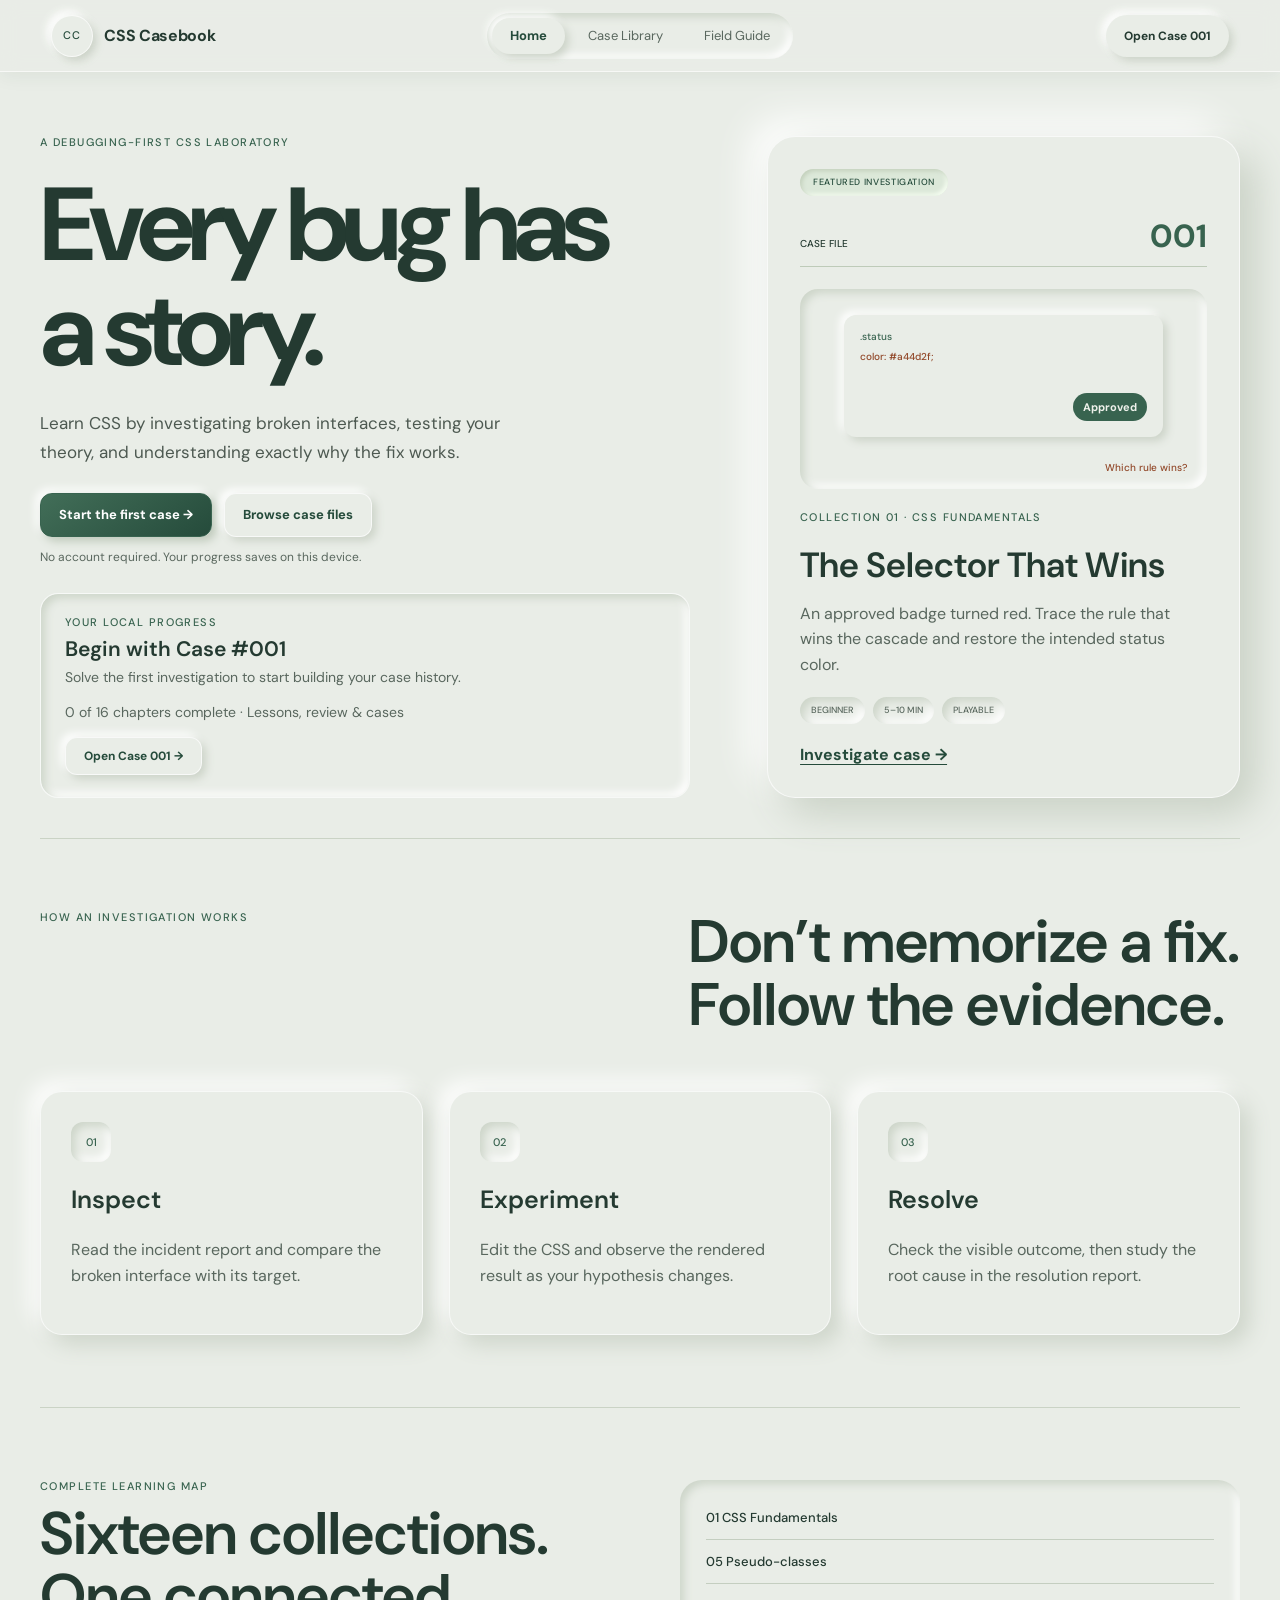
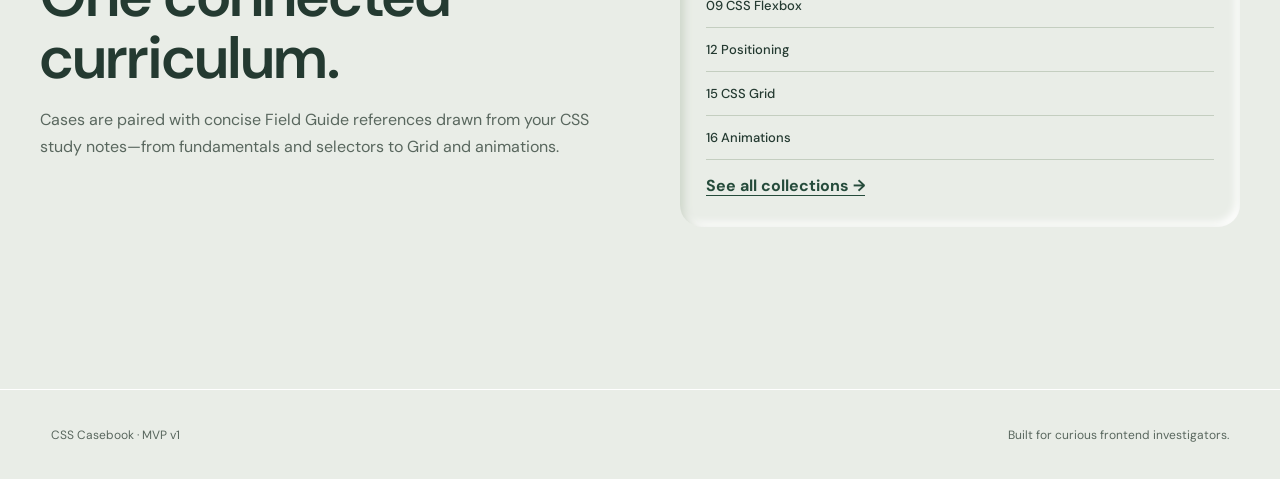
==== commit 5ff70184: "Redesign Casebook with neumorphic surfaces and sans-serif typography" ====
--- a/index.html
+++ b/index.html
@@ -11,12 +11,14 @@
     <link rel="preconnect" href="https://fonts.googleapis.com" />
     <link rel="preconnect" href="https://fonts.gstatic.com" crossorigin />
     <link
-      href="https://fonts.googleapis.com/css2?family=DM+Sans:wght@400;500;600;700&family=Fraunces:opsz,wght@9..144,500;9..144,600&family=JetBrains+Mono:wght@400;500&display=swap"
+      href="https://fonts.googleapis.com/css2?family=DM+Sans:wght@400;500;600;700&display=swap"
       rel="stylesheet"
     />
     <link rel="stylesheet" href="styles.css" />
+    <link rel="stylesheet" href="neumorphism.css?v=2" />
   </head>
   <body>
+    <a class="skip-link" href="#main-content">Skip to content</a>
     <header class="public-header">
       <a class="brand" href="index.html"
         ><span class="brand-mark">CC</span><span>CSS Casebook</span></a
@@ -29,7 +31,7 @@
       <a class="header-cta" href="case.html?id=001">Open Case 001</a>
     </header>
 
-    <main class="public-main">
+    <main id="main-content" class="public-main">
       <section class="hero">
         <div class="hero-copy">
           <p class="eyebrow">A debugging-first CSS laboratory</p>
@@ -39,7 +41,10 @@
             and understanding exactly why the fix works.
           </p>
           <div class="hero-actions">
-            <a class="primary-button button-link" data-continue-link href="case.html?id=001"
+            <a
+              class="primary-button button-link"
+              data-continue-link
+              href="case.html?id=001"
               >Start the first case →</a
             ><a class="secondary-button button-link" href="cases.html"
               >Browse case files</a
@@ -54,7 +59,11 @@
           <div class="file-tab">Featured investigation</div>
           <div class="file-number">Case file <strong>001</strong></div>
           <div class="file-art" aria-hidden="true">
-            <div class="mini-container"><span class="mini-selector">.status</span><span class="mini-rule">color: #a44d2f;</span><b class="mini-badge">Approved</b></div>
+            <div class="mini-container">
+              <span class="mini-selector">.status</span
+              ><span class="mini-rule">color: #a44d2f;</span
+              ><b class="mini-badge">Approved</b>
+            </div>
             <span class="annotation">Which rule wins?</span>
           </div>
           <p class="eyebrow">Collection 01 · CSS Fundamentals</p>
@@ -125,6 +134,7 @@
       <span>CSS Casebook · MVP v1</span
       ><span>Built for curious frontend investigators.</span>
     </footer>
-    <script src="progress.js"></script>
+    <script src="curriculum-data.js?v=1"></script>
+    <script src="progress.js?v=5"></script>
   </body>
 </html>
--- a/styles.css
+++ b/styles.css
@@ -33,6 +33,9 @@
 }
 button:focus-visible,
 textarea:focus-visible,
+input:focus-visible,
+select:focus-visible,
+textarea:focus-visible,
 a:focus-visible {
   outline: 3px solid #d59a45;
   outline-offset: 3px;
@@ -162,6 +165,25 @@
   margin: 0;
   font-size: 14px;
   line-height: 1.45;
+}
+.investigation-method {
+  display: flex;
+  flex-wrap: wrap;
+  gap: 8px 16px;
+  margin: 10px 0 0;
+  color: var(--muted);
+  font-size: 12px;
+}
+.investigation-method strong {
+  color: var(--green);
+  font-family: "JetBrains Mono", monospace;
+  font-size: 10px;
+  letter-spacing: 0.08em;
+  text-transform: uppercase;
+}
+.investigation-method code {
+  color: var(--green-dark);
+  font-family: "JetBrains Mono", monospace;
 }
 
 .workspace {
@@ -855,15 +877,47 @@
   padding: 8px;
   border: 1px dashed var(--green);
 }
+.case-navigation {
+  display: flex;
+  align-items: center;
+  gap: 16px;
+  margin: 18px 0 24px;
+  padding: 12px 0;
+  border-top: 1px solid var(--line);
+  border-bottom: 1px solid var(--line);
+  color: var(--ink-soft);
+  font: 500 12px var(--mono);
+}
+.case-navigation-link {
+  color: var(--green);
+  text-decoration: none;
+}
+.case-navigation-link:hover,
+.case-navigation-link:focus-visible {
+  text-decoration: underline;
+}
+.case-navigation #case-position {
+  margin-right: auto;
+  color: var(--rust);
+}
+.case-navigation-link.next {
+  margin-left: auto;
+}
 .mini-container i {
   display: none;
 }
 .mini-selector,
 .mini-rule {
-  font: 500 10px/1.2 "JetBrains Mono", monospace;
-}
-.mini-selector { color: var(--green); }
-.mini-rule { color: var(--rust); }
+  font:
+    500 10px/1.2 "JetBrains Mono",
+    monospace;
+}
+.mini-selector {
+  color: var(--green);
+}
+.mini-rule {
+  color: var(--rust);
+}
 .mini-badge {
   align-self: flex-end;
   margin-top: auto;
@@ -1336,22 +1390,89 @@
   padding-left: 16px;
   border-left: 3px solid var(--green);
 }
+.lesson-heading {
+  display: flex;
+  align-items: center;
+  justify-content: space-between;
+  gap: 16px;
+}
+.lesson-complete-toggle {
+  padding: 8px 12px;
+  border: 1px solid var(--line);
+  border-radius: 999px;
+  background: var(--white);
+  color: var(--green);
+  font: 700 11px var(--mono);
+}
+.lesson-complete-toggle.is-complete {
+  border-color: var(--green);
+  background: var(--green-pale);
+}
 .resume-card,
 .progress-summary {
   padding: 18px;
   border: 1px solid var(--line);
   background: var(--cream);
 }
-.resume-card { margin-top: 22px; }
-.resume-card strong { display: block; margin: 5px 0 6px; font: 600 21px/1.15 var(--serif); }
-.resume-card p:not(.eyebrow) { margin: 0 0 14px; color: var(--ink-soft); font-size: 14px; line-height: 1.5; }
-.progress-summary { margin: 20px 0 8px; }
-.progress-summary > div:first-child { display: flex; align-items: baseline; justify-content: space-between; gap: 12px; }
-.progress-summary strong { font-size: 14px; }
-.progress-summary span { color: var(--rust); font: 700 12px var(--mono); }
-.progress-bar { position: relative; height: 10px; margin-top: 12px; overflow: hidden; border-radius: 999px; background: #d5d8d1; }
-.progress-bar::before { content: ""; position: absolute; inset: 0 auto 0 0; width: var(--progress, 0%); background: var(--green); border-radius: inherit; }
-.progress-bar i { display: none; }
+.resume-card {
+  margin-top: 22px;
+}
+.resume-card strong {
+  display: block;
+  margin: 5px 0 6px;
+  font: 600 21px/1.15 var(--serif);
+}
+.resume-card p:not(.eyebrow) {
+  margin: 0 0 14px;
+  color: var(--ink-soft);
+  font-size: 14px;
+  line-height: 1.5;
+}
+.progress-summary {
+  margin: 20px 0 8px;
+}
+.progress-summary > div:first-child {
+  display: flex;
+  align-items: baseline;
+  justify-content: space-between;
+  gap: 12px;
+}
+.progress-summary strong {
+  font-size: 14px;
+}
+.progress-summary span {
+  color: var(--rust);
+  font: 700 12px var(--mono);
+}
+.progress-bar {
+  position: relative;
+  height: 10px;
+  margin-top: 12px;
+  overflow: hidden;
+  border-radius: 999px;
+  background: #d5d8d1;
+}
+.progress-bar::before {
+  content: "";
+  position: absolute;
+  inset: 0 auto 0 0;
+  width: var(--progress, 0%);
+  background: var(--green);
+  border-radius: inherit;
+}
+.progress-bar i {
+  display: none;
+}
+.progress-actions {
+  display: flex;
+  flex-wrap: wrap;
+  align-items: center;
+  gap: 12px;
+  margin: 18px 0 28px;
+}
+.progress-actions .text-button {
+  color: var(--muted);
+}
 .lesson-practice {
   display: grid;
   grid-template-columns: repeat(3, minmax(0, 1fr));
@@ -1368,7 +1489,7 @@
   margin-bottom: 8px;
   color: var(--rust);
   font: 700 10px/1.2 var(--mono);
-  letter-spacing: .1em;
+  letter-spacing: 0.1em;
   text-transform: uppercase;
 }
 .lesson-practice p {
@@ -1801,6 +1922,16 @@
   }
   main {
     padding: 34px 16px 60px;
+  }
+  .paper-section {
+    padding: 22px 18px;
+  }
+  .paper-section h2 {
+    font-size: 23px;
+  }
+  .panel-header {
+    min-height: 70px;
+    padding: 15px 16px;
   }
   .case-heading {
     display: block;
@@ -1865,7 +1996,7 @@
     padding: 16px;
   }
   .demo-container {
-    min-width: 390px;
+    min-width: min(390px, 100%);
   }
   .action-bar {
     position: sticky;
--- a/neumorphism.css
+++ b/neumorphism.css
@@ -0,0 +1,328 @@
+/* Tactile Casebook theme. Investigation previews keep their own isolated CSS. */
+:root {
+  --ink: #243a31;
+  --muted: #59675e;
+  --paper: #e9ede7;
+  --paper-deep: #dce3d9;
+  --white: #eef1eb;
+  --green: #38634f;
+  --green-dark: #254b3b;
+  --green-pale: #dce8d9;
+  --rust: #914728;
+  --line: #c4cec0;
+  --cream: var(--paper);
+  --ink-soft: var(--muted);
+  --mono: "JetBrains Mono", monospace;
+  --serif: "Fraunces", serif;
+  --raised: 9px 9px 22px #cdd4c9, -9px -9px 22px #ffffff;
+  --raised-small: 4px 4px 9px #ccd3c8, -4px -4px 9px #ffffff;
+  --recessed: inset 4px 4px 9px #cdd5c9, inset -4px -4px 9px #ffffff;
+  --shadow: var(--raised);
+}
+body { background: var(--paper); }
+::selection { color: #173d2c; background: #c7d9be; }
+a { text-underline-offset: 4px; }
+button, a, input, select, textarea { -webkit-tap-highlight-color: transparent; }
+:where(button, a, input, select, textarea):focus-visible {
+  outline: 3px solid #95601f;
+  outline-offset: 5px;
+}
+.skip-link {
+  position: fixed; top: 12px; left: 16px; z-index: 100;
+  padding: 14px 20px; border-radius: 12px;
+  color: #fff; background: var(--green-dark); transform: translateY(-160%);
+}
+.skip-link:focus { transform: translateY(0); }
+.public-header, .site-header {
+  background: #e9ede7f2;
+  border-bottom-color: #fff9;
+  box-shadow: 0 4px 18px #273e3010;
+}
+.brand-mark {
+  width: 42px; height: 42px; border: 1px solid #ffffffb0;
+  background: var(--paper); color: var(--green-dark);
+  box-shadow: var(--raised-small);
+}
+.public-header nav {
+  gap: 5px; padding: 5px; border-radius: 100px;
+  background: var(--paper); box-shadow: var(--recessed);
+}
+.public-header nav a {
+  display: grid; align-items: center; min-height: 36px;
+  padding: 9px 18px; border-radius: 100px; color: var(--muted);
+}
+.public-header nav a:hover { background: #ffffff70; box-shadow: none; }
+.public-header nav a.is-current {
+  color: var(--green-dark); background: var(--paper); font-weight: 700;
+  box-shadow: var(--raised-small);
+}
+.header-cta {
+  display: inline-flex; align-items: center; justify-content: center;
+  min-height: 42px; padding: 10px 18px; border-radius: 100px;
+  text-decoration: none; background: var(--paper); box-shadow: var(--raised-small);
+}
+.public-main { padding-top: 64px; }
+.hero { gap: clamp(40px, 6vw, 90px); min-height: 690px; padding-bottom: 40px; }
+.hero h1 { font-size: clamp(68px, 8.1vw, 110px); line-height: 1.02; }
+.hero .eyebrow { margin-bottom: 22px; }
+.hero-lead { font-size: 17px; max-width: 500px; margin: 26px 0; }
+.primary-button, .secondary-button, .danger-button, .choice-row button,
+.lesson-complete-toggle, .lesson-jump a {
+  border: 1px solid #ffffffb3; border-radius: 12px; min-height: 44px;
+  box-shadow: var(--raised-small);
+}
+.primary-button {
+  color: #fff; border-color: #38634f; background: linear-gradient(145deg, #426e58, #254b3b);
+  box-shadow: 4px 4px 10px #bdc8b9, -4px -4px 10px #ffffff;
+}
+.primary-button:not(:disabled):hover { background: #315c46; }
+.secondary-button, .choice-row button, .lesson-complete-toggle, .lesson-jump a {
+  color: var(--green-dark); background: var(--paper);
+}
+.secondary-button:not(:disabled):hover, .choice-row button:hover, .lesson-jump a:hover {
+  background: #f0f3ed; border-color: #aabca3;
+}
+.danger-button { background: #914728; border-color: #914728; color: white; }
+:where(.primary-button, .secondary-button, .danger-button, .choice-row button,
+.lesson-complete-toggle, .lesson-jump a, .header-cta):not(:disabled):active {
+  box-shadow: var(--recessed); transform: translateY(1px);
+}
+button:disabled { opacity: .55; box-shadow: none; }
+.featured-file {
+  padding: 32px; border: 1px solid #ffffffb3; border-radius: 28px;
+  background: var(--paper); box-shadow: 16px 16px 38px #c9d1c5, -16px -16px 38px #ffffff;
+  transform: none;
+}
+.file-tab {
+  position: static; display: inline-block; margin: 0 0 24px; padding: 9px 13px;
+  border: 0; border-radius: 100px; color: var(--green-dark);
+  background: var(--green-pale); box-shadow: inset 2px 2px 4px #c3d0bc, inset -2px -2px 4px #f8fff4;
+  font-size: 9px;
+}
+.file-number { border-bottom-style: solid; border-color: #becbb9; }
+.file-number strong { font-size: 32px; }
+.file-art {
+  min-height: 200px; border: 0; border-radius: 18px;
+  background: var(--paper); box-shadow: var(--recessed);
+}
+.mini-container {
+  height: 122px; padding: 16px; border: 0; border-radius: 12px;
+  background: var(--paper); box-shadow: var(--raised-small);
+}
+.annotation { bottom: 15px; right: 20px; transform: none; }
+.file-meta { flex-wrap: wrap; }
+.file-meta span, .case-tags span, .value-strip span {
+  border: 0; border-radius: 100px; background: var(--paper); box-shadow: var(--recessed);
+}
+.file-meta span { padding: 9px 11px; color: var(--muted); }
+.featured-file h2 { line-height: 1.1; }
+.resume-card, .progress-summary {
+  border: 1px solid #ffffffa8; border-radius: 18px;
+  background: var(--paper); box-shadow: var(--recessed);
+}
+.resume-card { padding: 22px 24px; margin-top: 28px; }
+.resume-card .eyebrow { margin-bottom: 8px; }
+.resume-card .secondary-button { min-height: 38px; font-size: 12px; }
+.chapter-progress { display: block; margin: 12px 0 0; color: var(--muted); font-size: 12px; }
+.method-section, .curriculum-preview { border-color: #cad3c5; padding: 72px 0; }
+.method-grid { border: 0; background: none; gap: 26px; }
+.method-grid li {
+  border: 1px solid #ffffffa8; border-radius: 22px;
+  background: var(--paper); box-shadow: var(--raised);
+}
+.method-grid li + li { border-left-color: #ffffffa8; }
+.method-grid li > span {
+  display: grid; place-items: center; width: 40px; height: 40px;
+  border-radius: 12px; box-shadow: var(--recessed);
+}
+.collection-stack { padding: 16px 26px; border-radius: 22px; box-shadow: var(--recessed); }
+.collection-stack a { border-bottom: 0; }
+.public-footer {
+  color: var(--muted); background: var(--paper); border-top: 1px solid #fff;
+}
+.public-footer a { color: var(--green-dark); }
+.page-heading h1 { line-height: 1.05; }
+.library-tools { border-color: #cad3c5; }
+.library-tools select, .guide-index input, .lab-controls select {
+  min-height: 46px; border: 1px solid #ffffff90; border-radius: 12px;
+  color: var(--ink); background: var(--paper); box-shadow: var(--recessed);
+  font: inherit;
+}
+.library-tools select { padding: 0 38px 0 16px; font-size: 13px; text-transform: none; }
+.progress-summary { padding: 24px; }
+.progress-bar { height: 12px; background: var(--paper); box-shadow: var(--recessed); }
+.progress-bar::before {
+  background: linear-gradient(90deg, #6d8e5e, #38634f);
+  box-shadow: inset 0 1px 2px #ffffff66;
+}
+.case-library-grid { gap: 28px; margin-top: 36px; }
+.collection-card, .collection-card.is-available {
+  padding: 26px; border: 1px solid #ffffffa8; border-radius: 24px;
+  background: var(--paper); box-shadow: var(--raised);
+}
+.collection-card header > span {
+  display: grid; place-items: center; width: 48px; height: 48px;
+  font-size: 18px; border-radius: 15px; box-shadow: var(--recessed);
+}
+.collection-card header small { line-height: 1.5; text-align: right; }
+.collection-card h2 { line-height: 1.2; }
+.collection-card ul { border-top-color: #cad3c5; }
+.collection-card li { border-bottom-color: #cad3c5; align-items: baseline; }
+.collection-card li a { font-weight: 500; text-decoration: none; line-height: 1.6; }
+.collection-card li a:hover { text-decoration: underline; }
+.collection-card li small { line-height: 1.6; flex: 0 0 65px; text-align: right; }
+.collection-link { display: inline-block; margin-top: 12px; font-size: 12px; }
+.library-empty { grid-column: 1 / -1; padding: 44px 26px; border-radius: 22px; box-shadow: var(--recessed); }
+.library-empty h2 { margin-top: 0; font: 600 28px/1.2 var(--serif); }
+.library-empty p { color: var(--muted); line-height: 1.6; }
+.guide-layout { gap: 56px; }
+.guide-index { padding: 18px; border-radius: 22px; box-shadow: var(--raised); }
+#guide-nav { border-top: 0; scrollbar-width: thin; scrollbar-color: #a8b6a1 transparent; }
+#guide-nav > * { padding: 13px 8px; grid-template-columns: 24px 1fr; line-height: 1.5; border-bottom: 0; border-radius: 10px; }
+#guide-nav small { grid-column: 2; }
+#guide-nav a:hover { color: var(--green-dark); background: #ffffff60; }
+#guide-nav .is-current { background: var(--paper); box-shadow: var(--recessed); }
+.chapter-brief, .rule-pair > div, .lesson-practice > div, .chapter-review fieldset,
+.chapter-summary, .lab-controls, .guide-case-link, .direction-table {
+  border: 1px solid #ffffffb3; border-radius: 20px;
+  background: var(--paper); box-shadow: var(--raised-small);
+}
+.chapter-summary { border-color: #a9bba1 !important; }
+.lesson-practice > div { padding: 20px; }
+.lesson-complete-toggle { padding: 10px 14px; cursor: pointer; flex-shrink: 0; }
+.lesson-complete-toggle.is-complete { background: var(--green-pale); box-shadow: var(--recessed); }
+.lesson-jump a { display: inline-flex; align-items: center; padding: 10px 14px; }
+.guide-article pre, .solution-compare pre { border-radius: 14px; box-shadow: inset 4px 4px 12px #0b1814; }
+.chapter-review fieldset { padding: 24px; }
+.chapter-review fieldset label { padding: 12px; border: 1px solid transparent; border-radius: 12px; }
+.chapter-review fieldset label:has(input:checked) { border-color: #9eaf96; box-shadow: var(--recessed); }
+.answer-explanation { background: #ffffff45; border-radius: 0 10px 10px 0; }
+.lab-preview, .axis-demo { border: 1px solid #ffffffa8; border-radius: 20px; box-shadow: var(--recessed); background-color: var(--paper); }
+.lab-item, .axis-cards i { border: 1px solid #bacbb0; border-radius: 12px; box-shadow: var(--raised-small); }
+.lab-controls select { font-size: 12px; }
+/* The workbench pairs a dark recessed editor with light raised case notes. */
+.case-heading h1 { line-height: 1.05; }
+.case-navigation { flex-wrap: wrap; line-height: 1.7; border-color: #cad3c5; }
+.objective-strip { border-radius: 16px; box-shadow: inset 3px 3px 7px #163223, inset -2px -2px 5px #426450; }
+.case-notes, .preview-card, .action-bar, .resolution {
+  border: 1px solid #ffffffb3; border-radius: 22px;
+  background: var(--paper); box-shadow: var(--raised);
+}
+.case-notes { background-image: none; }
+.workbench { gap: 20px; grid-template-columns: minmax(0, .9fr) minmax(0, 1.1fr); }
+.editor-card {
+  min-width: 0; border: 1px solid #536858; border-radius: 22px;
+  background: #24352b; box-shadow: inset 5px 5px 14px #14221a, 6px 6px 16px #c5cec0, -6px -6px 16px #ffffff;
+}
+.panel-header { min-height: 94px; padding: 20px; }
+.panel-header h2 { font-size: 14px; }
+.preview-header { align-content: center; }
+.editor-card .panel-header { border-bottom-color: #506152; }
+.editor-card .panel-label { color: #b4c8b5; }
+.editor-help { color: #c4d0c4; }
+.line-numbers { color: #a2b39f; }
+#css-editor { font-size: 12px; padding: 22px 14px; }
+.code-shell { grid-template-columns: 32px minmax(0, 1fr); }
+.line-numbers { padding-left: 6px; padding-right: 8px; font-size: 12px; }
+.view-switcher { padding: 5px; border-radius: 100px; background: var(--paper); box-shadow: var(--recessed); }
+.view-switcher button { min-height: 32px; border-radius: 100px; font-size: 9px; }
+.view-switcher button.is-active { background: var(--green); box-shadow: 2px 2px 5px #b4c1ac; }
+.preview-stage { border: 1px solid #c3cdbd; border-radius: 14px; box-shadow: var(--recessed); }
+.iframe-preview-stage { padding: 0; }
+.preview-caption { font-size: 9px; line-height: 1.5; }
+.action-bar { padding: 20px; gap: 18px; }
+.resolution-header { border-radius: 21px 21px 0 0; }
+.status-mark { background: var(--paper); border: 0; box-shadow: var(--recessed); }
+.validation-message.is-error .status-mark, .validation-message.is-success .status-mark { box-shadow: none; }
+.resolution-actions, .choice-row { flex-wrap: wrap; gap: 14px; }
+.choice-row button { min-width: 0; }
+.solution-compare pre { overflow-wrap: anywhere; }
+.resolution-next-actions { flex-wrap: wrap; }
+dialog { border: 1px solid #ffffffb3; border-radius: 24px; background: var(--paper); box-shadow: 16px 16px 60px #0c21184d, inset 1px 1px #ffffff; }
+dialog::backdrop { background: #1b302b66; backdrop-filter: blur(6px); }
+.dialog-actions { flex-wrap: wrap; }
+@media (min-width: 761px) and (max-width: 1250px) {
+  .workbench { grid-template-columns: minmax(0, 1fr); }
+}
+@media (max-width: 900px) {
+  .public-header nav { justify-self: center; }
+  .hero { gap: 52px; }
+  .featured-file { width: 100%; max-width: 580px; }
+  .guide-layout { gap: 30px; }
+  .guide-index { padding: 12px; }
+}
+@media (max-width: 760px) {
+  .mobile-tabs { padding: 5px; gap: 5px; border: 0; border-radius: 14px; box-shadow: var(--recessed); }
+  .mobile-tab { min-height: 44px; border: 0; border-radius: 10px; }
+  .mobile-tab.is-active { color: var(--green-dark); background: var(--paper); box-shadow: var(--raised-small); }
+  .objective-strip { flex-direction: column; gap: 10px; padding: 18px; }
+  .action-bar { padding: 14px; bottom: 10px; border-radius: 18px; background: #e9ede7f5; backdrop-filter: blur(12px); }
+  .preview-wrap { padding: 16px; }
+  .iframe-preview-stage { padding: 0; }
+  .lesson-heading { align-items: start; flex-wrap: wrap; }
+  .lesson-heading h2 { margin-bottom: 8px; }
+  .lesson-complete-toggle { margin-bottom: 16px; }
+  .resolution-header h2 { font-size: 32px; }
+  .case-heading h1 { font-size: clamp(34px, 7vw, 47px); overflow-wrap: anywhere; }
+}
+@media (max-width: 650px) {
+  .public-main { padding-top: 38px; }
+  .public-header nav { width: 100%; justify-content: center; gap: 3px; }
+  .public-header nav a { padding: 9px 13px; font-size: 12px; }
+  .public-header .header-cta { font-size: 11px; padding: 9px 12px; max-width: 138px; }
+  .public-header .header-cta::after { content: none; }
+  .hero { padding-top: 0; padding-bottom: 30px; }
+  .hero h1 { font-size: clamp(58px, 12vw, 76px); }
+  .hero-lead { font-size: 16px; }
+  .featured-file { padding: 24px; border-radius: 24px; }
+  .featured-file h2 { font-size: 30px; }
+  .hero-actions > a { width: 100%; }
+  .method-grid { gap: 24px; }
+  .method-grid li + li { border-top-color: #ffffffa8; }
+  .method-section, .curriculum-preview { padding: 52px 0; }
+  .library-tools { align-items: start; }
+  .library-tools label, .library-tools select { width: 100%; }
+  .progress-summary { padding: 20px; }
+  .progress-summary > div:first-child { align-items: center; }
+  .progress-actions { gap: 14px; }
+  .progress-actions .secondary-button { flex: 1; padding: 0 12px; font-size: 12px; }
+  .progress-actions .text-button { margin-top: 4px; }
+  .case-library-grid { gap: 26px; }
+  .guide-layout { gap: 36px; }
+  .guide-index { padding: 18px; }
+  .chapter-brief { grid-template-columns: minmax(0, 1fr); }
+  .chapter-brief > div + div { border-left: 0; border-top: 1px solid var(--line); }
+  .guide-article h1 { font-size: 44px; line-height: 1.08; }
+  .guide-article pre { padding: 18px; max-width: 100%; }
+  .public-footer { align-items: start; line-height: 1.6; flex-wrap: wrap; }
+}
+@media (prefers-reduced-motion: no-preference) {
+  :where(.primary-button, .secondary-button, .header-cta, .collection-card, .lesson-jump a) {
+    transition: background-color .18s ease, box-shadow .18s ease, transform .18s ease;
+  }
+  .collection-card:hover { transform: translateY(-3px); }
+}
+@media (prefers-reduced-motion: reduce) {
+  html { scroll-behavior: auto; }
+  *, *::before, *::after { animation: none !important; transition: none !important; }
+}
+@media (forced-colors: active) {
+  .primary-button, .secondary-button, .header-cta, .view-switcher button,
+  .mobile-tab, .collection-card, .guide-index, .resume-card { border: 1px solid ButtonText; }
+  .view-switcher button.is-active, .mobile-tab.is-active, .public-header nav .is-current {
+    outline: 2px solid Highlight; outline-offset: -3px;
+  }
+  .progress-bar::before { background: Highlight; }
+}
+/* Grid children must shrink to the viewport before their content scrolls. */
+.guide-article, .guide-layout > *, .chapter-brief > *, .rule-pair > *, .lesson-practice > * { min-width: 0; }
+.guide-article { overflow-wrap: anywhere; }
+@media (max-width: 650px) { .guide-layout { grid-template-columns: minmax(0, 1fr); } }
+.editor-help { margin: 0; padding: 16px 20px; font-size: 11px; line-height: 1.6; }
+.investigation-method { margin-bottom: 20px; line-height: 1.6; }
+
+/* One sans-serif family throughout the Casebook interface. */
+:root { --serif: "DM Sans", sans-serif; --mono: "DM Sans", sans-serif; }
+body, body * { font-family: "DM Sans", sans-serif !important; }
+.hero h1 { font-weight: 700; letter-spacing: -.065em; }
+h1, h2, h3 { font-weight: 700; }
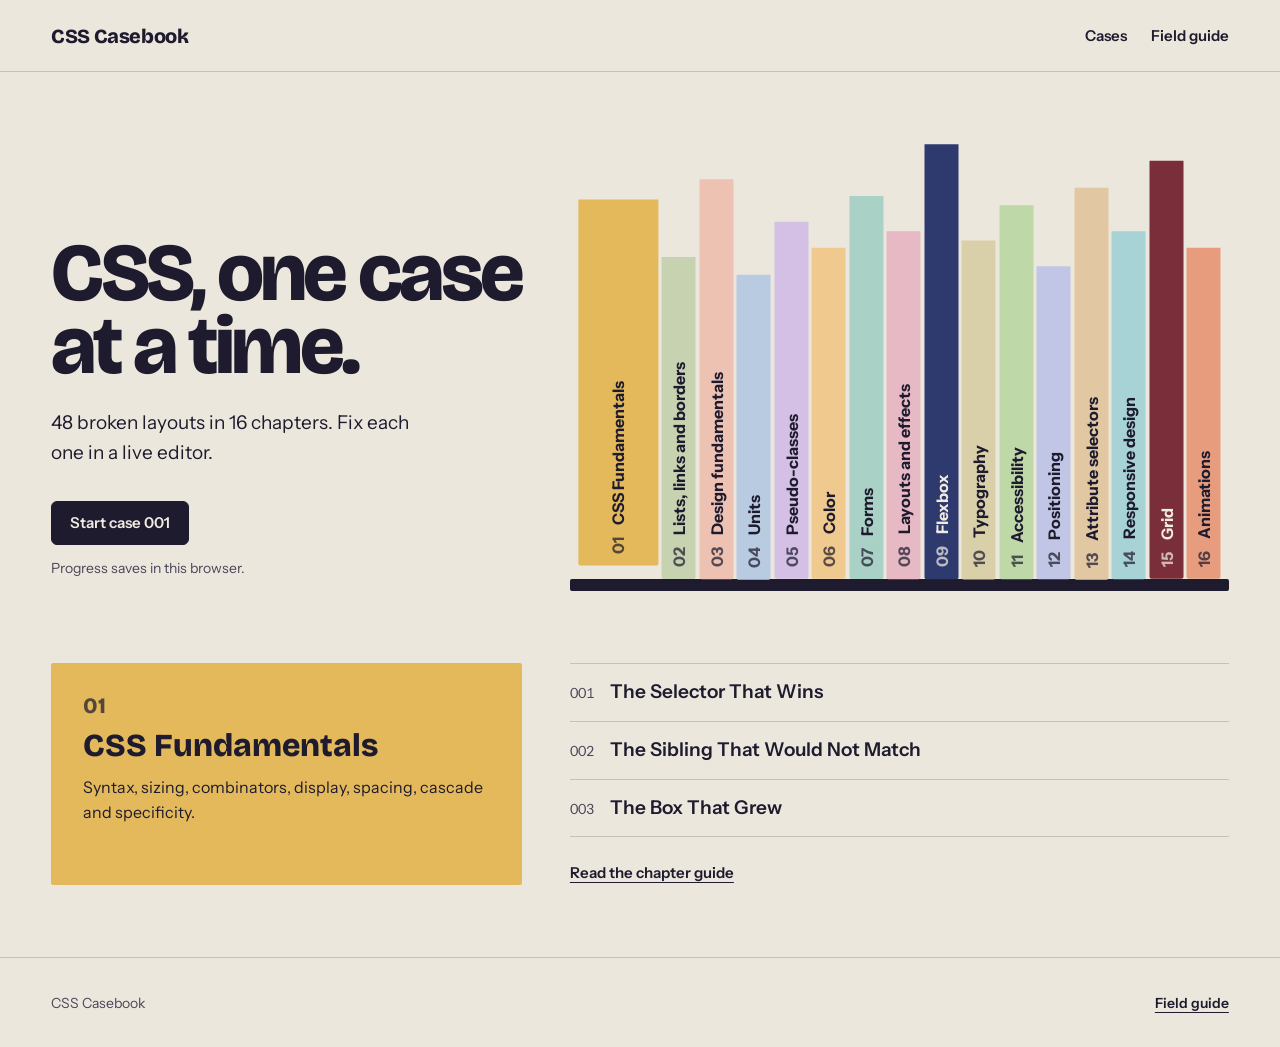
==== commit d7e96d6c: "Redesign CSS Casebook as "The shelf" Replace the neumorphic sage theme with a concept-led design: th" ====
--- a/index.html
+++ b/index.html
@@ -5,136 +5,75 @@
     <meta name="viewport" content="width=device-width, initial-scale=1.0" />
     <meta
       name="description"
-      content="Learn CSS by investigating realistic interface bugs."
+      content="48 broken layouts in 16 chapters. Learn CSS by fixing each one in a live editor."
     />
-    <title>CSS Casebook — Learn CSS Through Debugging</title>
+    <title>CSS Casebook</title>
     <link rel="preconnect" href="https://fonts.googleapis.com" />
     <link rel="preconnect" href="https://fonts.gstatic.com" crossorigin />
     <link
-      href="https://fonts.googleapis.com/css2?family=DM+Sans:wght@400;500;600;700&display=swap"
+      href="https://fonts.googleapis.com/css2?family=Bricolage+Grotesque:opsz,wght@12..96,800&family=Fragment+Mono&family=Instrument+Sans:wght@400;600&display=swap"
       rel="stylesheet"
     />
     <link rel="stylesheet" href="styles.css" />
-    <link rel="stylesheet" href="neumorphism.css?v=2" />
+    <link rel="stylesheet" href="shelf.css?v=1" />
   </head>
-  <body>
+  <body class="home-page">
     <a class="skip-link" href="#main-content">Skip to content</a>
     <header class="public-header">
-      <a class="brand" href="index.html"
-        ><span class="brand-mark">CC</span><span>CSS Casebook</span></a
-      >
+      <a class="brand" href="index.html">CSS Casebook</a>
       <nav aria-label="Primary navigation">
-        <a class="is-current" aria-current="page" href="index.html">Home</a
-        ><a href="cases.html">Case Library</a
-        ><a href="field-guide.html">Field Guide</a>
+        <a href="cases.html">Cases</a><a href="field-guide.html">Field guide</a>
       </nav>
-      <a class="header-cta" href="case.html?id=001">Open Case 001</a>
     </header>
 
     <main id="main-content" class="public-main">
-      <section class="hero">
-        <div class="hero-copy">
-          <p class="eyebrow">A debugging-first CSS laboratory</p>
-          <h1>Every bug has<br />a story.</h1>
-          <p class="hero-lead">
-            Learn CSS by investigating broken interfaces, testing your theory,
-            and understanding exactly why the fix works.
+      <section class="shelf-hero" aria-labelledby="home-title">
+        <div class="shelf-intro">
+          <h1 id="home-title">CSS, one case at a time.</h1>
+          <p class="lead">
+            48 broken layouts in 16 chapters. Fix each one in a live editor.
           </p>
-          <div class="hero-actions">
-            <a
-              class="primary-button button-link"
-              data-continue-link
-              href="case.html?id=001"
-              >Start the first case →</a
-            ><a class="secondary-button button-link" href="cases.html"
-              >Browse case files</a
-            >
+          <a
+            class="primary-button button-link"
+            data-continue-link
+            href="case.html?id=001"
+            >Start case 001</a
+          >
+          <p class="quiet-note">Progress saves in this browser.</p>
+        </div>
+
+        <div class="shelf-wrap">
+          <div class="shelf" id="shelf" role="group" aria-label="Chapters">
+            <button class="spine" type="button" data-chapter="01" aria-pressed="false"><span class="spine-no">01</span><span class="spine-title">CSS Fundamentals</span></button>
+            <button class="spine" type="button" data-chapter="02" aria-pressed="false"><span class="spine-no">02</span><span class="spine-title">Lists, links and borders</span></button>
+            <button class="spine" type="button" data-chapter="03" aria-pressed="false"><span class="spine-no">03</span><span class="spine-title">Design fundamentals</span></button>
+            <button class="spine" type="button" data-chapter="04" aria-pressed="false"><span class="spine-no">04</span><span class="spine-title">Units</span></button>
+            <button class="spine" type="button" data-chapter="05" aria-pressed="false"><span class="spine-no">05</span><span class="spine-title">Pseudo-classes</span></button>
+            <button class="spine" type="button" data-chapter="06" aria-pressed="false"><span class="spine-no">06</span><span class="spine-title">Color</span></button>
+            <button class="spine" type="button" data-chapter="07" aria-pressed="false"><span class="spine-no">07</span><span class="spine-title">Forms</span></button>
+            <button class="spine" type="button" data-chapter="08" aria-pressed="false"><span class="spine-no">08</span><span class="spine-title">Layouts and effects</span></button>
+            <button class="spine" type="button" data-chapter="09" aria-pressed="false"><span class="spine-no">09</span><span class="spine-title">Flexbox</span></button>
+            <button class="spine" type="button" data-chapter="10" aria-pressed="false"><span class="spine-no">10</span><span class="spine-title">Typography</span></button>
+            <button class="spine" type="button" data-chapter="11" aria-pressed="false"><span class="spine-no">11</span><span class="spine-title">Accessibility</span></button>
+            <button class="spine" type="button" data-chapter="12" aria-pressed="false"><span class="spine-no">12</span><span class="spine-title">Positioning</span></button>
+            <button class="spine" type="button" data-chapter="13" aria-pressed="false"><span class="spine-no">13</span><span class="spine-title">Attribute selectors</span></button>
+            <button class="spine" type="button" data-chapter="14" aria-pressed="false"><span class="spine-no">14</span><span class="spine-title">Responsive design</span></button>
+            <button class="spine" type="button" data-chapter="15" aria-pressed="false"><span class="spine-no">15</span><span class="spine-title">Grid</span></button>
+            <button class="spine" type="button" data-chapter="16" aria-pressed="false"><span class="spine-no">16</span><span class="spine-title">Animations</span></button>
           </div>
-          <p class="no-account">
-            No account required. Your progress saves on this device.
-          </p>
-          <aside class="resume-card" id="resume-card" hidden></aside>
+          <div class="shelf-plank" aria-hidden="true"></div>
         </div>
-        <article class="featured-file" aria-label="Featured case">
-          <div class="file-tab">Featured investigation</div>
-          <div class="file-number">Case file <strong>001</strong></div>
-          <div class="file-art" aria-hidden="true">
-            <div class="mini-container">
-              <span class="mini-selector">.status</span
-              ><span class="mini-rule">color: #a44d2f;</span
-              ><b class="mini-badge">Approved</b>
-            </div>
-            <span class="annotation">Which rule wins?</span>
-          </div>
-          <p class="eyebrow">Collection 01 · CSS Fundamentals</p>
-          <h2>The Selector That Wins</h2>
-          <p>
-            An approved badge turned red. Trace the rule that wins the cascade
-            and restore the intended status color.
-          </p>
-          <div class="file-meta">
-            <span>Beginner</span><span>5–10 min</span><span>Playable</span>
-          </div>
-          <a href="case.html?id=001">Investigate case →</a>
-        </article>
       </section>
 
-      <section class="method-section">
-        <div class="section-intro">
-          <p class="eyebrow">How an investigation works</p>
-          <h2>Don’t memorize a fix.<br />Follow the evidence.</h2>
-        </div>
-        <ol class="method-grid">
-          <li>
-            <span>01</span>
-            <h3>Inspect</h3>
-            <p>
-              Read the incident report and compare the broken interface with its
-              target.
-            </p>
-          </li>
-          <li>
-            <span>02</span>
-            <h3>Experiment</h3>
-            <p>
-              Edit the CSS and observe the rendered result as your hypothesis
-              changes.
-            </p>
-          </li>
-          <li>
-            <span>03</span>
-            <h3>Resolve</h3>
-            <p>
-              Check the visible outcome, then study the root cause in the
-              resolution report.
-            </p>
-          </li>
-        </ol>
-      </section>
+      <section class="open-book" id="open-book" aria-live="polite"></section>
+    </main>
 
-      <section class="curriculum-preview">
-        <div>
-          <p class="eyebrow">Complete learning map</p>
-          <h2>Sixteen collections.<br />One connected curriculum.</h2>
-          <p>
-            Cases are paired with concise Field Guide references drawn from your
-            CSS study notes—from fundamentals and selectors to Grid and
-            animations.
-          </p>
-        </div>
-        <div class="collection-stack">
-          <span>01 CSS Fundamentals</span><span>05 Pseudo-classes</span
-          ><span>09 CSS Flexbox</span><span>12 Positioning</span
-          ><span>15 CSS Grid</span><span>16 Animations</span>
-          <a href="cases.html">See all collections →</a>
-        </div>
-      </section>
-    </main>
     <footer class="public-footer">
-      <span>CSS Casebook · MVP v1</span
-      ><span>Built for curious frontend investigators.</span>
+      <span>CSS Casebook</span><a href="field-guide.html">Field guide</a>
     </footer>
     <script src="curriculum-data.js?v=1"></script>
-    <script src="progress.js?v=5"></script>
+    <script src="case-data.js?v=7"></script>
+    <script src="progress.js?v=6"></script>
+    <script src="shelf.js?v=1"></script>
   </body>
 </html>
--- a/shelf.css
+++ b/shelf.css
@@ -0,0 +1,964 @@
+/*
+  Casebook Shelf theme. Tokens and rules come from DESIGN.md.
+  Loaded after styles.css, which still provides structural layout.
+  Case previews render in sandboxed iframes and are not affected.
+*/
+
+/* ---------- Tokens (DESIGN.md) ---------- */
+:root {
+  --primary: #1e1b2e;
+  --on-primary: #f1ece2;
+  --on-primary-muted: #b9b4c9;
+  --neutral: #ece7dd;
+  --neutral-sunk: #e2dccf;
+  --surface: #f7f4ee;
+  --muted: #4a4659;
+  --rule: #c9c1b2;
+  --error: #9e2f24;
+  --success: #2c6b45;
+
+  --font-display: "Bricolage Grotesque", "Arial Narrow", sans-serif;
+  --font-body: "Instrument Sans", "Helvetica Neue", Arial, sans-serif;
+  --font-code: "Fragment Mono", ui-monospace, Menlo, monospace;
+
+  --rounded-spine: 2px;
+  --rounded-control: 6px;
+  --rounded-panel: 10px;
+  --rounded-full: 9999px;
+
+  --space-1: 4px;
+  --space-2: 8px;
+  --space-3: 12px;
+  --space-4: 16px;
+  --space-5: 24px;
+  --space-6: 32px;
+  --space-7: 48px;
+  --space-8: 72px;
+  --gutter: clamp(20px, 4vw, 56px);
+  --measure: 68ch;
+
+  --ease-out: cubic-bezier(0.2, 0.8, 0.2, 1);
+
+  /* Legacy names used throughout styles.css, mapped onto the new tokens. */
+  --ink: var(--primary);
+  --paper: var(--neutral);
+  --paper-deep: var(--neutral-sunk);
+  --white: var(--surface);
+  --green: var(--primary);
+  --green-dark: var(--primary);
+  --green-pale: var(--neutral-sunk);
+  --rust: var(--error);
+  --line: var(--rule);
+  --shadow: none;
+
+  /* Chapter tint defaults (overridden per chapter below). */
+  --tint: var(--neutral-sunk);
+  --on-tint: var(--primary);
+}
+
+/* Chapter cloths: a chapter color only ever means "this chapter". */
+[data-chapter="01"] { --tint: #e3b95b; }
+[data-chapter="02"] { --tint: #c7d3b0; }
+[data-chapter="03"] { --tint: #edc2b3; }
+[data-chapter="04"] { --tint: #b8cbe0; }
+[data-chapter="05"] { --tint: #d3c0e4; }
+[data-chapter="06"] { --tint: #f0c98e; }
+[data-chapter="07"] { --tint: #a9d1c6; }
+[data-chapter="08"] { --tint: #e6b9c4; }
+[data-chapter="09"] { --tint: #2e3a6e; --on-tint: var(--on-primary); }
+[data-chapter="10"] { --tint: #d9cfa8; }
+[data-chapter="11"] { --tint: #bfd8a8; }
+[data-chapter="12"] { --tint: #c2c6e6; }
+[data-chapter="13"] { --tint: #e2c7a3; }
+[data-chapter="14"] { --tint: #a7d3d6; }
+[data-chapter="15"] { --tint: #7a2e3a; --on-tint: var(--on-primary); }
+[data-chapter="16"] { --tint: #e89c7e; }
+
+/* ---------- Type reset layer ----------
+   styles.css sets fonts, uppercase and tracking inside many `font:` shorthands.
+   These !important rules put every element back on the DESIGN.md type system. */
+body,
+body *:not(svg):not(svg *) {
+  font-family: var(--font-body) !important;
+  text-transform: none !important;
+  letter-spacing: normal !important;
+}
+body :is(pre, code, kbd, textarea, #css-editor, .line-numbers, .lab-output pre, #generated-css),
+body :is(pre, code) * {
+  font-family: var(--font-code) !important;
+}
+body :is(h1, h2, .brand, .spine, .book-no, .book-spine h2, .open-book-cover h2) {
+  font-family: var(--font-display) !important;
+  font-weight: 800;
+}
+body h1 { letter-spacing: -0.035em !important; }
+body h2 { letter-spacing: -0.025em !important; }
+body .shelf-intro h1 { letter-spacing: -0.045em !important; }
+
+/* ---------- Base ---------- */
+body {
+  color: var(--primary);
+  background: var(--neutral);
+  font-size: 1rem;
+  line-height: 1.6;
+  -webkit-font-smoothing: antialiased;
+}
+::selection { color: var(--primary); background: #e3b95b; }
+a { color: inherit; text-underline-offset: 4px; }
+p { max-width: var(--measure); }
+h1 {
+  margin: 0;
+  font-size: clamp(2.25rem, 4.6vw, 3rem);
+  line-height: 0.95;
+  font-weight: 800;
+}
+h2 { font-weight: 800; line-height: 1.05; }
+h3 { font-weight: 600; }
+code { font-size: 0.92em; }
+button, a, input, select, textarea { -webkit-tap-highlight-color: transparent; }
+:where(button, a, input, select, textarea, [tabindex]):focus-visible {
+  outline: 3px solid var(--primary);
+  outline-offset: 3px;
+}
+.visually-hidden {
+  position: absolute !important;
+  width: 1px; height: 1px;
+  overflow: hidden; clip: rect(0 0 0 0);
+  white-space: nowrap;
+}
+.skip-link {
+  position: fixed; top: 12px; left: 16px; z-index: 100;
+  padding: 12px 18px;
+  border-radius: var(--rounded-control);
+  color: var(--on-primary);
+  background: var(--primary);
+  transform: translateY(-160%);
+}
+.skip-link:focus { transform: translateY(0); }
+.eyebrow { display: none; }
+/* Component display rules must never un-hide elements with the hidden attribute. */
+[hidden] { display: none !important; }
+
+/* ---------- Header and footer ---------- */
+.public-header,
+.site-header {
+  position: sticky;
+  top: 0;
+  z-index: 10;
+  display: flex;
+  align-items: center;
+  justify-content: space-between;
+  gap: var(--space-5);
+  height: 64px;
+  padding: 0 var(--gutter);
+  background: var(--neutral);
+  border-bottom: 1px solid var(--rule);
+  box-shadow: none;
+  backdrop-filter: none;
+}
+.brand {
+  display: inline-block;
+  color: var(--primary);
+  font-size: 1.25rem;
+  line-height: 1;
+  letter-spacing: -0.02em !important;
+  text-decoration: none;
+}
+.public-header nav {
+  display: flex;
+  gap: var(--space-5);
+  padding: 0;
+  background: none;
+  box-shadow: none;
+}
+.public-header nav a {
+  display: inline;
+  min-height: 0;
+  padding: var(--space-2) 0;
+  border-radius: 0;
+  color: var(--primary);
+  font-weight: 600;
+  font-size: 0.9375rem;
+  text-decoration: none;
+  background: none;
+  box-shadow: none;
+}
+.public-header nav a:hover { text-decoration: underline; background: none; }
+.public-header nav a.is-current {
+  background: none;
+  box-shadow: none;
+  text-decoration: underline;
+  text-decoration-thickness: 2px;
+  text-underline-offset: 8px;
+}
+.back-link { font-weight: 600; font-size: 0.9375rem; color: var(--primary); }
+.case-count {
+  margin: 0 0 0 auto;
+  font-size: 0.875rem;
+  color: var(--muted);
+}
+.case-count strong { font-weight: 600; color: var(--primary); margin-right: var(--space-2); }
+.case-count span { color: var(--muted); }
+
+/* styles.css pads every <main>; sections here own their padding instead. */
+.public-main { width: auto; padding: 0; }
+.public-footer {
+  display: flex;
+  justify-content: space-between;
+  gap: var(--space-4);
+  margin-top: var(--space-8);
+  padding: var(--space-5) var(--gutter);
+  border-top: 1px solid var(--rule);
+  background: none;
+  color: var(--muted);
+  font-size: 0.875rem;
+}
+.public-footer a { color: var(--primary); font-weight: 600; }
+
+/* ---------- Buttons and links ---------- */
+.primary-button,
+.secondary-button,
+.danger-button,
+.choice-row button,
+.lesson-complete-toggle {
+  display: inline-flex;
+  align-items: center;
+  justify-content: center;
+  min-height: 44px;
+  padding: 11px 17px;
+  border: 1px solid var(--primary);
+  border-radius: var(--rounded-control);
+  font-size: 0.9375rem;
+  font-weight: 600;
+  line-height: 1.2;
+  text-decoration: none;
+  box-shadow: none;
+  cursor: pointer;
+  transition: background-color 120ms var(--ease-out), border-color 120ms var(--ease-out);
+}
+.primary-button {
+  color: var(--on-primary);
+  background: var(--primary);
+  padding: 12px 18px;
+}
+.primary-button:not(:disabled):hover { background: #2e3a6e; border-color: #2e3a6e; }
+.secondary-button,
+.choice-row button,
+.lesson-complete-toggle {
+  color: var(--primary);
+  background: var(--surface);
+  border-color: var(--rule);
+}
+.secondary-button:not(:disabled):hover,
+.choice-row button:hover,
+.lesson-complete-toggle:hover { border-color: var(--primary); background: var(--surface); }
+.danger-button { color: var(--on-primary); background: var(--error); border-color: var(--error); }
+button:disabled { opacity: 0.5; cursor: not-allowed; }
+.button-link { text-decoration: none; }
+.text-button,
+.text-link {
+  padding: 0;
+  border: 0;
+  background: none;
+  color: var(--primary);
+  font-size: 0.9375rem;
+  font-weight: 600;
+  text-decoration: underline;
+  text-underline-offset: 4px;
+  cursor: pointer;
+}
+.text-button:hover, .text-link:hover { color: var(--primary); text-decoration-thickness: 2px; }
+.text-button.is-danger { color: var(--error); }
+
+/* ---------- Home: the shelf ---------- */
+.shelf-hero {
+  display: grid;
+  grid-template-columns: minmax(0, 5fr) minmax(0, 7fr);
+  gap: var(--space-7);
+  align-items: end;
+  padding: var(--space-8) var(--gutter) 0;
+  max-width: 1440px;
+  margin: 0 auto;
+}
+.shelf-intro { padding-bottom: 12px; }
+.shelf-intro h1 {
+  font-size: clamp(3rem, 6.4vw, 5.5rem);
+  line-height: 0.9;
+  max-width: 7.5em;
+}
+.lead {
+  margin: var(--space-5) 0 var(--space-6);
+  font-size: 1.1875rem;
+  line-height: 1.6;
+  max-width: 30ch;
+}
+.quiet-note { margin: var(--space-3) 0 0; color: var(--muted); font-size: 0.875rem; }
+
+.shelf {
+  display: flex;
+  align-items: flex-end;
+  gap: 4px;
+  height: clamp(320px, 34vw, 440px);
+  padding: 0 var(--space-2);
+}
+.spine {
+  --h: 86%;
+  flex: 1 1 0;
+  min-width: 0;
+  height: var(--h);
+  display: flex;
+  align-items: center;
+  justify-content: flex-start;
+  gap: var(--space-3);
+  padding: var(--space-3) 0;
+  border: 0;
+  border-radius: var(--rounded-spine) var(--rounded-spine) 0 0;
+  color: var(--on-tint);
+  background: var(--tint);
+  writing-mode: vertical-rl;
+  transform: rotate(180deg);
+  font-size: 1rem;
+  line-height: 1;
+  letter-spacing: -0.01em !important;
+  white-space: nowrap;
+  overflow: hidden;
+  cursor: pointer;
+  transition: flex-grow 260ms var(--ease-out), translate 260ms var(--ease-out);
+}
+.spine-no { opacity: 0.72; }
+.spine:hover,
+.spine:focus-visible { flex-grow: 2.4; }
+.spine[aria-pressed="true"] { flex-grow: 2.4; translate: 0 -14px; }
+.spine:focus-visible { outline-offset: -6px; outline-color: var(--on-tint); }
+.spine.is-complete::after { content: "✓"; margin-top: auto; }
+.spine:nth-child(1) { --h: 84%; }
+.spine:nth-child(2) { --h: 74%; }
+.spine:nth-child(3) { --h: 92%; }
+.spine:nth-child(4) { --h: 70%; }
+.spine:nth-child(5) { --h: 82%; }
+.spine:nth-child(6) { --h: 76%; }
+.spine:nth-child(7) { --h: 88%; }
+.spine:nth-child(8) { --h: 80%; }
+.spine:nth-child(9) { --h: 100%; }
+.spine:nth-child(10) { --h: 78%; }
+.spine:nth-child(11) { --h: 86%; }
+.spine:nth-child(12) { --h: 72%; }
+.spine:nth-child(13) { --h: 90%; }
+.spine:nth-child(14) { --h: 80%; }
+.spine:nth-child(15) { --h: 96%; }
+.spine:nth-child(16) { --h: 76%; }
+.shelf-plank {
+  height: 12px;
+  background: var(--primary);
+  border-radius: var(--rounded-spine);
+}
+
+.open-book {
+  display: grid;
+  grid-template-columns: minmax(0, 5fr) minmax(0, 7fr);
+  gap: var(--space-7);
+  max-width: 1440px;
+  margin: var(--space-8) auto 0;
+  padding: 0 var(--gutter);
+}
+.open-book-cover {
+  padding: var(--space-6);
+  border-radius: var(--rounded-spine);
+  color: var(--on-tint);
+  background: var(--tint);
+}
+.book-no { display: block; font-size: 1.375rem; line-height: 1; opacity: 0.72; }
+.open-book-cover h2 { margin: var(--space-3) 0 var(--space-3); font-size: 2rem; }
+.open-book-cover p { margin: 0; max-width: 40ch; }
+.open-book-pages { display: grid; align-content: start; gap: var(--space-5); }
+
+.case-list { margin: 0; padding: 0; list-style: none; }
+.case-list li {
+  display: flex;
+  align-items: baseline;
+  justify-content: space-between;
+  gap: var(--space-4);
+  padding: var(--space-4) 0;
+  border-top: 1px solid var(--rule);
+}
+.case-list li:last-child { border-bottom: 1px solid var(--rule); }
+.case-list a {
+  display: flex;
+  align-items: baseline;
+  gap: var(--space-4);
+  font-size: 1.1875rem;
+  font-weight: 600;
+  line-height: 1.3;
+  text-decoration: none;
+}
+.case-list a:hover { text-decoration: underline; }
+.case-no {
+  flex: 0 0 auto;
+  color: var(--muted);
+  font-size: 0.875rem;
+  font-weight: 400;
+  font-variant-numeric: tabular-nums;
+}
+.case-list small { flex: 0 0 auto; color: var(--muted); font-size: 0.875rem; }
+.case-list li.is-complete small { color: var(--success); font-weight: 600; }
+.case-list li.is-complete small::before { content: "✓ "; }
+
+/* ---------- Cases page: the stack ---------- */
+.library-page { max-width: 1440px; margin: 0 auto; padding: var(--space-8) var(--gutter) 0; }
+.library-head {
+  display: flex;
+  flex-wrap: wrap;
+  align-items: end;
+  justify-content: space-between;
+  gap: var(--space-5);
+}
+.library-head h1 { font-size: clamp(3rem, 6.4vw, 5.5rem); line-height: 0.9; }
+.library-progress {
+  display: grid;
+  gap: var(--space-2);
+  width: min(360px, 100%);
+  font-size: 0.875rem;
+  color: var(--muted);
+}
+.library-progress strong { color: var(--primary); font-size: 1rem; }
+.progress-bar {
+  position: relative;
+  height: 6px;
+  border-radius: var(--rounded-full);
+  background: var(--rule);
+  box-shadow: none;
+  overflow: hidden;
+}
+.progress-bar::before,
+.progress-bar i {
+  content: "";
+  position: absolute;
+  inset: 0 auto 0 0;
+  width: var(--progress, 0%);
+  background: var(--primary);
+  border-radius: inherit;
+  box-shadow: none;
+}
+.library-tools {
+  display: flex;
+  flex-wrap: wrap;
+  align-items: center;
+  justify-content: space-between;
+  gap: var(--space-4);
+  margin: var(--space-6) 0 var(--space-6);
+  padding: var(--space-3) var(--space-4);
+  border: 0;
+  border-radius: var(--rounded-control);
+  background: var(--neutral-sunk);
+  box-shadow: none;
+}
+.library-tools label { display: flex; align-items: center; gap: var(--space-3); font-weight: 600; font-size: 0.9375rem; }
+.library-tools select,
+.guide-index input,
+.lab-controls select {
+  min-height: 40px;
+  padding: 8px 12px;
+  border: 1px solid var(--rule);
+  border-radius: var(--rounded-control);
+  color: var(--primary);
+  background: var(--surface);
+  box-shadow: none;
+  font-size: 0.9375rem;
+}
+.progress-actions { display: flex; flex-wrap: wrap; gap: var(--space-5); margin: 0; }
+
+.book-stack { display: grid; gap: 6px; }
+.book {
+  display: grid;
+  grid-template-columns: minmax(240px, 4fr) minmax(0, 8fr);
+  border-radius: var(--rounded-spine);
+  background: var(--surface);
+  overflow: hidden;
+  scroll-margin-top: 80px;
+}
+.book-spine {
+  display: grid;
+  grid-template-columns: auto 1fr;
+  align-content: center;
+  gap: var(--space-1) var(--space-4);
+  padding: var(--space-5);
+  color: var(--on-tint);
+  background: var(--tint);
+  text-decoration: none;
+}
+.book-spine .book-no { grid-row: span 2; align-self: start; padding-top: 3px; }
+.book-spine h2 { margin: 0; font-size: 1.375rem; line-height: 1.15; }
+.book-spine small { font-size: 0.875rem; opacity: 0.85; }
+.book-spine:hover h2 { text-decoration: underline; text-decoration-thickness: 2px; }
+.book .case-list { padding: var(--space-2) var(--space-6); }
+.book .case-list li:first-child { border-top: 0; }
+.book .case-list li:last-child { border-bottom: 0; }
+.book .case-list a { font-size: 1.0625rem; }
+.library-empty { padding: var(--space-7) 0; display: grid; justify-items: start; gap: var(--space-4); }
+.library-empty h2 { margin: 0; font-size: 2rem; }
+
+/* ---------- Chapter band (case and guide pages) ---------- */
+.chapter-band {
+  color: var(--on-tint);
+  background: var(--tint);
+}
+.band-chapter { margin: 0 0 var(--space-3); font-weight: 600; font-size: 0.9375rem; }
+
+/* ---------- Case page ---------- */
+#case-app { padding-top: 0; }
+.case-heading.chapter-band {
+  display: flex;
+  align-items: end;
+  justify-content: space-between;
+  gap: var(--space-5);
+  padding: var(--space-7) 0 var(--space-6);
+  /* full-bleed band without horizontal overflow */
+  box-shadow: 0 0 0 100vmax var(--tint);
+  clip-path: inset(0 -100vmax);
+}
+.case-heading h1 { font-size: clamp(2.25rem, 4.6vw, 3rem); max-width: 18em; }
+.case-objective { margin: var(--space-4) 0 0; font-size: 1.1875rem; line-height: 1.5; max-width: 52ch; }
+.case-tags { justify-content: end; gap: var(--space-2); }
+.case-tags span,
+.file-meta span,
+.value-strip span {
+  padding: 4px 10px;
+  border: 0;
+  border-radius: var(--rounded-full);
+  color: var(--primary);
+  background: var(--neutral-sunk);
+  font-size: 0.875rem;
+  line-height: 1.4;
+  box-shadow: none;
+}
+.case-navigation {
+  display: flex;
+  flex-wrap: wrap;
+  align-items: center;
+  gap: var(--space-5);
+  margin: var(--space-4) 0 var(--space-5);
+  padding: 0;
+  border: 0;
+  background: none;
+  box-shadow: none;
+  font-size: 0.9375rem;
+}
+.case-navigation-link { color: var(--primary); font-weight: 600; text-decoration: underline; text-underline-offset: 4px; background: none; box-shadow: none; padding: 0; min-height: 0; border: 0; }
+.case-navigation #case-position { color: var(--muted); }
+.case-navigation-link.next { margin-left: auto; }
+
+.workspace { gap: var(--space-4); }
+.case-notes,
+.preview-card,
+.action-bar,
+.resolution {
+  border: 1px solid var(--rule);
+  border-radius: var(--rounded-panel);
+  background: var(--surface);
+  background-image: none;
+  box-shadow: none;
+}
+.paper-section { padding: var(--space-5); }
+.paper-section + .paper-section { border-top: 1px solid var(--rule); }
+.paper-section h2 { margin: 0 0 var(--space-3); font-size: 1.375rem; line-height: 1.15; }
+.paper-section > p { color: var(--primary); font-size: 0.9375rem; line-height: 1.6; }
+.notes-heading { margin: 0 0 var(--space-3); font-size: 0.9375rem; font-weight: 600; }
+.evidence-list { margin-top: var(--space-5); }
+.evidence-list div { border-top: 1px solid var(--rule); grid-template-columns: 88px 1fr; }
+.evidence-list dt { color: var(--muted); font-size: 0.8125rem; font-weight: 600; line-height: 1.5; }
+.evidence-list dd { font-size: 0.875rem; }
+.hint { border-left: 3px solid var(--tint); padding-left: var(--space-3); }
+.hint strong { color: var(--primary); font-size: 0.875rem; font-weight: 600; margin-bottom: 2px; }
+.hint p { font-size: 0.875rem; }
+.hide-hints { color: var(--muted); }
+
+.workbench { gap: 0; }
+.editor-card {
+  border: 1px solid var(--primary);
+  border-radius: var(--rounded-panel) 0 0 var(--rounded-panel);
+  color: var(--on-primary);
+  background: var(--primary);
+  box-shadow: none;
+}
+.preview-card { border-radius: 0 var(--rounded-panel) var(--rounded-panel) 0; }
+.panel-header { min-height: 60px; padding: var(--space-3) var(--space-4); border-bottom: 1px solid var(--rule); }
+.editor-card .panel-header { border-color: rgba(241, 236, 226, 0.16); }
+.panel-header h2 { margin: 0; font-size: 1rem !important; font-family: var(--font-body) !important; font-weight: 600; letter-spacing: normal !important; }
+.draft-status { color: var(--on-primary-muted); font-size: 0.8125rem; }
+.line-numbers { color: var(--on-primary-muted); border-right: 1px solid rgba(241, 236, 226, 0.16); font-size: 0.875rem; line-height: 1.72; }
+#css-editor { color: var(--on-primary); font-size: 0.875rem; line-height: 1.72; caret-color: #e3b95b; }
+#css-editor:focus-visible { outline: 0; }
+.editor-card:focus-within { outline: 3px solid var(--on-primary-muted); outline-offset: -3px; }
+.editor-help { color: var(--on-primary-muted); }
+.syntax-message { color: #f2b5a7; }
+.view-switcher {
+  display: inline-flex;
+  gap: 2px;
+  padding: 3px;
+  border-radius: var(--rounded-control);
+  background: var(--neutral-sunk);
+  box-shadow: none;
+}
+.view-switcher button {
+  min-height: 34px;
+  padding: 6px 12px;
+  border: 0;
+  border-radius: 4px;
+  color: var(--primary);
+  background: none;
+  font-size: 0.875rem;
+  font-weight: 600;
+  box-shadow: none;
+  cursor: pointer;
+}
+.view-switcher button.is-active { color: var(--on-primary); background: var(--primary); box-shadow: none; }
+.preview-caption { color: var(--muted); font-size: 0.8125rem; }
+.preview-stage,
+.iframe-preview-stage { background: var(--neutral); border-radius: var(--rounded-control); box-shadow: none; }
+
+.action-bar {
+  display: flex;
+  align-items: center;
+  gap: var(--space-4);
+  margin-top: var(--space-4);
+  padding: var(--space-3) var(--space-4);
+}
+.validation-message { flex: 1; display: flex; align-items: center; gap: var(--space-3); }
+.validation-message p { margin: 0; font-size: 0.9375rem; }
+.validation-message strong { font-weight: 600; }
+.status-mark {
+  display: grid;
+  place-items: center;
+  flex: 0 0 auto;
+  width: 26px;
+  height: 26px;
+  border-radius: var(--rounded-full);
+  color: var(--primary);
+  background: var(--neutral-sunk);
+  font-weight: 600;
+  box-shadow: none;
+}
+.validation-message.is-error,
+.validation-message.is-error strong { color: var(--error); }
+.validation-message.is-success,
+.validation-message.is-success strong { color: var(--success); }
+.validation-message.is-error .status-mark { color: var(--surface); background: var(--error); }
+.validation-message.is-success .status-mark { color: var(--surface); background: var(--success); }
+
+.resolution { margin-top: var(--space-5); padding: var(--space-6); }
+.resolution-header { padding: 0; border: 0; background: none; }
+.resolution-header p { margin: 0 0 var(--space-2); color: var(--muted); font-size: 0.9375rem; }
+.resolution-header { margin-bottom: var(--space-5); }
+.resolution-header h2 { margin: 0; font-size: clamp(2.25rem, 4.6vw, 3rem); color: var(--success); }
+.resolution-grid { gap: var(--space-6); border: 0; }
+.resolution-grid > div,
+.resolution-grid > div + div,
+.solution-compare > div,
+.solution-compare > div + div { border: 0; padding: 0; background: none; }
+.resolution-grid h3,
+.solution-compare h3,
+.concept-check h3 { margin: 0 0 var(--space-2); font-size: 1rem; font-weight: 600; }
+.solution-compare { gap: var(--space-5); }
+pre,
+.guide-article pre,
+.solution-compare pre {
+  padding: var(--space-4);
+  border: 0;
+  border-radius: var(--rounded-panel);
+  color: var(--on-primary);
+  background: var(--primary);
+  font-size: 0.875rem;
+  line-height: 1.7;
+  box-shadow: none;
+  overflow-x: auto;
+}
+.choice-row { display: flex; flex-wrap: wrap; gap: var(--space-2); }
+.resolution-actions { border-top: 1px solid var(--rule); padding-top: var(--space-5); }
+
+.mobile-tabs {
+  gap: 2px;
+  padding: 3px;
+  border-radius: var(--rounded-control);
+  background: var(--neutral-sunk);
+  box-shadow: none;
+}
+.mobile-tabs button { border: 0; border-radius: 4px; background: none; color: var(--primary); font-weight: 600; box-shadow: none; }
+.mobile-tabs button.is-active { color: var(--on-primary); background: var(--primary); }
+
+dialog {
+  max-width: 440px;
+  padding: var(--space-6);
+  border: 0;
+  border-radius: var(--rounded-panel);
+  color: var(--primary);
+  background: var(--surface);
+  box-shadow: 0 24px 60px rgba(30, 27, 46, 0.25);
+}
+dialog::backdrop { background: rgba(30, 27, 46, 0.4); backdrop-filter: none; }
+dialog h2 { margin: 0 0 var(--space-3); font-size: 1.375rem; }
+.dialog-actions { display: flex; justify-content: end; gap: var(--space-2); margin-top: var(--space-5); }
+.case-error { max-width: 1440px; margin: 0 auto; padding: var(--space-8) var(--gutter); display: grid; justify-items: start; gap: var(--space-5); }
+
+/* ---------- Field guide ---------- */
+.guide-layout {
+  display: grid;
+  grid-template-columns: 250px minmax(0, 1fr);
+  gap: var(--space-7);
+  max-width: 1440px;
+  margin: 0 auto;
+  padding: var(--space-6) var(--gutter) 0;
+}
+.guide-index {
+  position: sticky;
+  top: 88px;
+  align-self: start;
+  max-height: calc(100vh - 110px);
+  overflow-y: auto;
+  padding: 0;
+  border: 0;
+  background: none;
+  box-shadow: none;
+}
+.guide-index label { display: block; margin-bottom: var(--space-2); font-weight: 600; font-size: 0.9375rem; }
+.guide-index input { width: 100%; margin-bottom: var(--space-4); }
+#guide-nav { display: grid; gap: 2px; padding: 0; background: none; box-shadow: none; }
+#guide-nav > * {
+  display: grid;
+  grid-template-columns: 6px 22px 1fr;
+  align-items: center;
+  gap: var(--space-2);
+  padding: 7px var(--space-2);
+  border: 0;
+  border-radius: var(--rounded-control);
+  color: var(--primary);
+  background: none;
+  box-shadow: none;
+  font-size: 0.9375rem;
+  line-height: 1.3;
+  text-decoration: none;
+}
+#guide-nav > *::before {
+  content: "";
+  grid-row: 1;
+  grid-column: 1;
+  width: 6px;
+  height: 22px;
+  border-radius: 1px;
+  background: var(--tint);
+}
+#guide-nav span { color: var(--muted); font-size: 0.8125rem; font-variant-numeric: tabular-nums; }
+#guide-nav small { display: none; }
+#guide-nav a:hover { background: var(--neutral-sunk); }
+#guide-nav .is-current { background: var(--neutral-sunk); font-weight: 600; box-shadow: none; }
+
+.guide-article { max-width: 860px; padding: 0; border: 0; background: none; box-shadow: none; }
+.guide-band {
+  padding: var(--space-6);
+  border-radius: var(--rounded-spine);
+}
+.guide-band h1 { font-size: clamp(2.25rem, 4.6vw, 3rem); }
+.guide-deck { margin: var(--space-4) 0 0; font-size: 1.1875rem; line-height: 1.5; max-width: 52ch; color: inherit; }
+.chapter-brief {
+  display: grid;
+  grid-template-columns: 1fr 1fr;
+  gap: var(--space-6);
+  margin: var(--space-6) 0;
+  padding: 0;
+  border: 0;
+  background: none;
+  box-shadow: none;
+}
+.chapter-brief > div,
+.chapter-brief > div + div { padding: 0; border: 0; background: none; box-shadow: none; }
+.chapter-brief h2 { margin: 0 0 var(--space-3); font-size: 1.375rem; }
+.chapter-brief ul { margin: 0; padding-left: 1.1em; }
+.chapter-brief li { margin-bottom: var(--space-1); }
+.chapter-brief p:not(.lesson-number) { color: var(--primary); font-size: 1rem; line-height: 1.6; }
+.lesson-jump { display: flex; flex-wrap: wrap; gap: var(--space-2); margin: 0 0 var(--space-6); }
+.lesson-jump a {
+  min-height: 0;
+  padding: 6px 12px;
+  border: 1px solid var(--rule);
+  border-radius: var(--rounded-full);
+  color: var(--primary);
+  background: none;
+  box-shadow: none;
+  font-size: 0.875rem;
+  font-weight: 600;
+  text-decoration: none;
+}
+.lesson-jump a:hover { border-color: var(--primary); background: none; }
+.guide-article section { padding: var(--space-7) 0; border-top: 1px solid var(--rule); scroll-margin-top: 80px; }
+.guide-article section > h2,
+.control-room h2,
+.chapter-review h2 { margin: 0 0 var(--space-4); font-size: 2rem; }
+.lesson-heading { display: flex; align-items: center; justify-content: space-between; gap: var(--space-4); margin-bottom: var(--space-3); }
+.lesson-number { margin: 0; color: var(--muted); font-size: 0.875rem; font-weight: 600; }
+.lesson-complete-toggle { min-height: 36px; padding: 6px 12px; font-size: 0.875rem; }
+.lesson-complete-toggle.is-complete { color: var(--surface); background: var(--success); border-color: var(--success); }
+.lesson-practice { display: grid; grid-template-columns: repeat(3, minmax(0, 1fr)); gap: var(--space-3); margin: var(--space-5) 0; padding: 0; border: 0; background: none; }
+.lesson-practice > div { padding: var(--space-4); border: 0; border-radius: var(--rounded-control); background: var(--neutral-sunk); box-shadow: none; }
+.lesson-practice strong { display: block; margin-bottom: var(--space-1); color: var(--primary); font-size: 0.875rem; font-weight: 600; }
+.lesson-practice p { margin: 0; font-size: 0.875rem; line-height: 1.5; }
+.memory-note {
+  margin: 0;
+  padding: var(--space-1) 0 var(--space-1) var(--space-4);
+  border: 0;
+  border-left: 4px solid var(--tint);
+  border-radius: 0;
+  background: none;
+  font-weight: 600;
+}
+.chapter-review fieldset {
+  margin: 0 0 var(--space-3);
+  padding: var(--space-4) var(--space-5);
+  border: 1px solid var(--rule);
+  border-radius: var(--rounded-panel);
+  background: var(--surface);
+  box-shadow: none;
+}
+.chapter-review fieldset.is-correct { border-color: var(--success); }
+.chapter-review fieldset.is-incorrect { border-color: var(--error); }
+.chapter-review legend { padding: 0 var(--space-2); font-weight: 600; }
+.chapter-review legend span { color: var(--muted); font-weight: 400; margin-right: var(--space-2); background: none; }
+.chapter-review fieldset label { display: flex; gap: var(--space-2); padding: 6px var(--space-2); border-radius: var(--rounded-control); background: none; box-shadow: none; }
+.chapter-review fieldset label:hover,
+.chapter-review fieldset label:has(input:checked) { background: var(--neutral-sunk); box-shadow: none; }
+.chapter-review input { accent-color: var(--primary); }
+.answer-explanation { color: var(--muted); font-size: 0.875rem; }
+.is-incorrect .answer-explanation { color: var(--error); }
+.review-actions { display: flex; flex-wrap: wrap; gap: var(--space-2); }
+.review-status { color: var(--muted); font-size: 0.9375rem; }
+
+.chapter-summary {
+  display: flex;
+  flex-wrap: wrap;
+  align-items: end;
+  justify-content: space-between;
+  gap: var(--space-5);
+  margin-top: var(--space-5);
+  padding: var(--space-6);
+  border: 0;
+  border-radius: var(--rounded-panel);
+  background: var(--neutral-sunk);
+  box-shadow: none;
+}
+.chapter-summary h2 { display: flex; align-items: center; gap: var(--space-3); margin: 0 0 var(--space-3); font-size: 1.375rem; }
+.chapter-summary ul { margin: 0; padding: 0; list-style: none; display: grid; gap: var(--space-1); font-size: 0.9375rem; }
+.chapter-summary p { margin: 0 0 var(--space-3); color: var(--muted); font-size: 0.9375rem; }
+.summary-stamp {
+  display: inline-block;
+  padding: 2px 10px;
+  border: 0;
+  border-radius: var(--rounded-full);
+  color: var(--primary);
+  background: var(--surface);
+  font-family: var(--font-body) !important;
+  font-size: 0.8125rem;
+  font-weight: 600;
+  letter-spacing: normal !important;
+  transform: none;
+  box-shadow: none;
+}
+.summary-stamp.is-complete { color: var(--surface); background: var(--success); }
+.summary-actions { display: flex; flex-wrap: wrap; align-items: center; gap: var(--space-5); }
+
+.control-room .lab-controls,
+.lab-preview,
+.axis-demo,
+.direction-table,
+.rule-pair > div {
+  border: 1px solid var(--rule);
+  border-radius: var(--rounded-panel);
+  background: var(--surface);
+  box-shadow: none;
+}
+.lab-item,
+.axis-cards i,
+.mini-wrap-demo i {
+  border: 0;
+  border-radius: var(--rounded-spine);
+  color: var(--on-tint);
+  background: var(--tint);
+  box-shadow: none;
+}
+.lab-axis, .axis-line { color: var(--muted); }
+
+/* ---------- Responsive ---------- */
+@media (max-width: 1000px) {
+  .shelf-hero,
+  .open-book { grid-template-columns: minmax(0, 1fr); gap: var(--space-6); }
+  .shelf-intro h1 { max-width: 9em; }
+  .guide-layout { grid-template-columns: minmax(0, 1fr); }
+  .guide-index { position: static; max-height: none; }
+  #guide-nav { grid-template-columns: repeat(auto-fill, minmax(200px, 1fr)); }
+}
+
+/* Books lie down: below 760px the shelf becomes a stack and nothing rotates. */
+@media (max-width: 760px) {
+  .shelf-hero { padding-top: var(--space-7); }
+  .shelf {
+    flex-direction: column;
+    align-items: stretch;
+    gap: 3px;
+    height: auto;
+    padding: 0;
+  }
+  .spine {
+    flex: none;
+    width: var(--w, 94%);
+    height: auto;
+    min-height: 44px;
+    padding: 10px var(--space-4);
+    border-radius: var(--rounded-spine);
+    writing-mode: horizontal-tb;
+    transform: none;
+    font-size: 1rem;
+    white-space: normal;
+    text-align: left;
+  }
+  .spine:hover,
+  .spine:focus-visible { flex-grow: 0; }
+  .spine[aria-pressed="true"] { translate: 12px 0; }
+  .spine.is-complete::after { margin: 0 0 0 auto; }
+  .spine:nth-child(4n + 1) { --w: 96%; }
+  .spine:nth-child(4n + 2) { --w: 90%; }
+  .spine:nth-child(4n + 3) { --w: 100%; }
+  .spine:nth-child(4n) { --w: 92%; }
+  .shelf-plank { margin-top: 3px; }
+  .open-book { margin-top: var(--space-7); }
+  .open-book-cover { padding: var(--space-5); }
+  .case-list a { font-size: 1.0625rem; }
+  .case-list li { flex-wrap: wrap; }
+  .book { grid-template-columns: minmax(0, 1fr); }
+  .book .case-list { padding: var(--space-1) var(--space-5); }
+  .library-tools { align-items: start; flex-direction: column; }
+  .case-heading.chapter-band { flex-direction: column; align-items: start; padding-top: var(--space-6); }
+  .case-tags { justify-content: start; }
+  .editor-card,
+  .preview-card { border-radius: var(--rounded-panel); }
+  .chapter-brief,
+  .lesson-practice { grid-template-columns: minmax(0, 1fr); }
+  .public-header nav { gap: var(--space-4); }
+  .case-count { display: none; }
+  .action-bar { flex-wrap: wrap; }
+}
+@media (max-width: 420px) {
+  .brand { font-size: 1.0625rem; }
+  .public-header nav a { font-size: 0.875rem; }
+}
+
+@media (prefers-reduced-motion: reduce) {
+  *, *::before, *::after { transition: none !important; animation: none !important; scroll-behavior: auto !important; }
+}
+@media (forced-colors: active) {
+  .spine, .book-spine, .open-book-cover, .chapter-band { border: 1px solid CanvasText; }
+  .progress-bar i, .progress-bar::before { background: Highlight; }
+}
+@media (max-width: 760px) {
+  .back-link::before { content: none; }
+}
+.chapter-summary > div { flex: 1 1 260px; min-width: 0; }
+@media (max-width: 420px) {
+  .chapter-summary { padding: var(--space-5); }
+}
